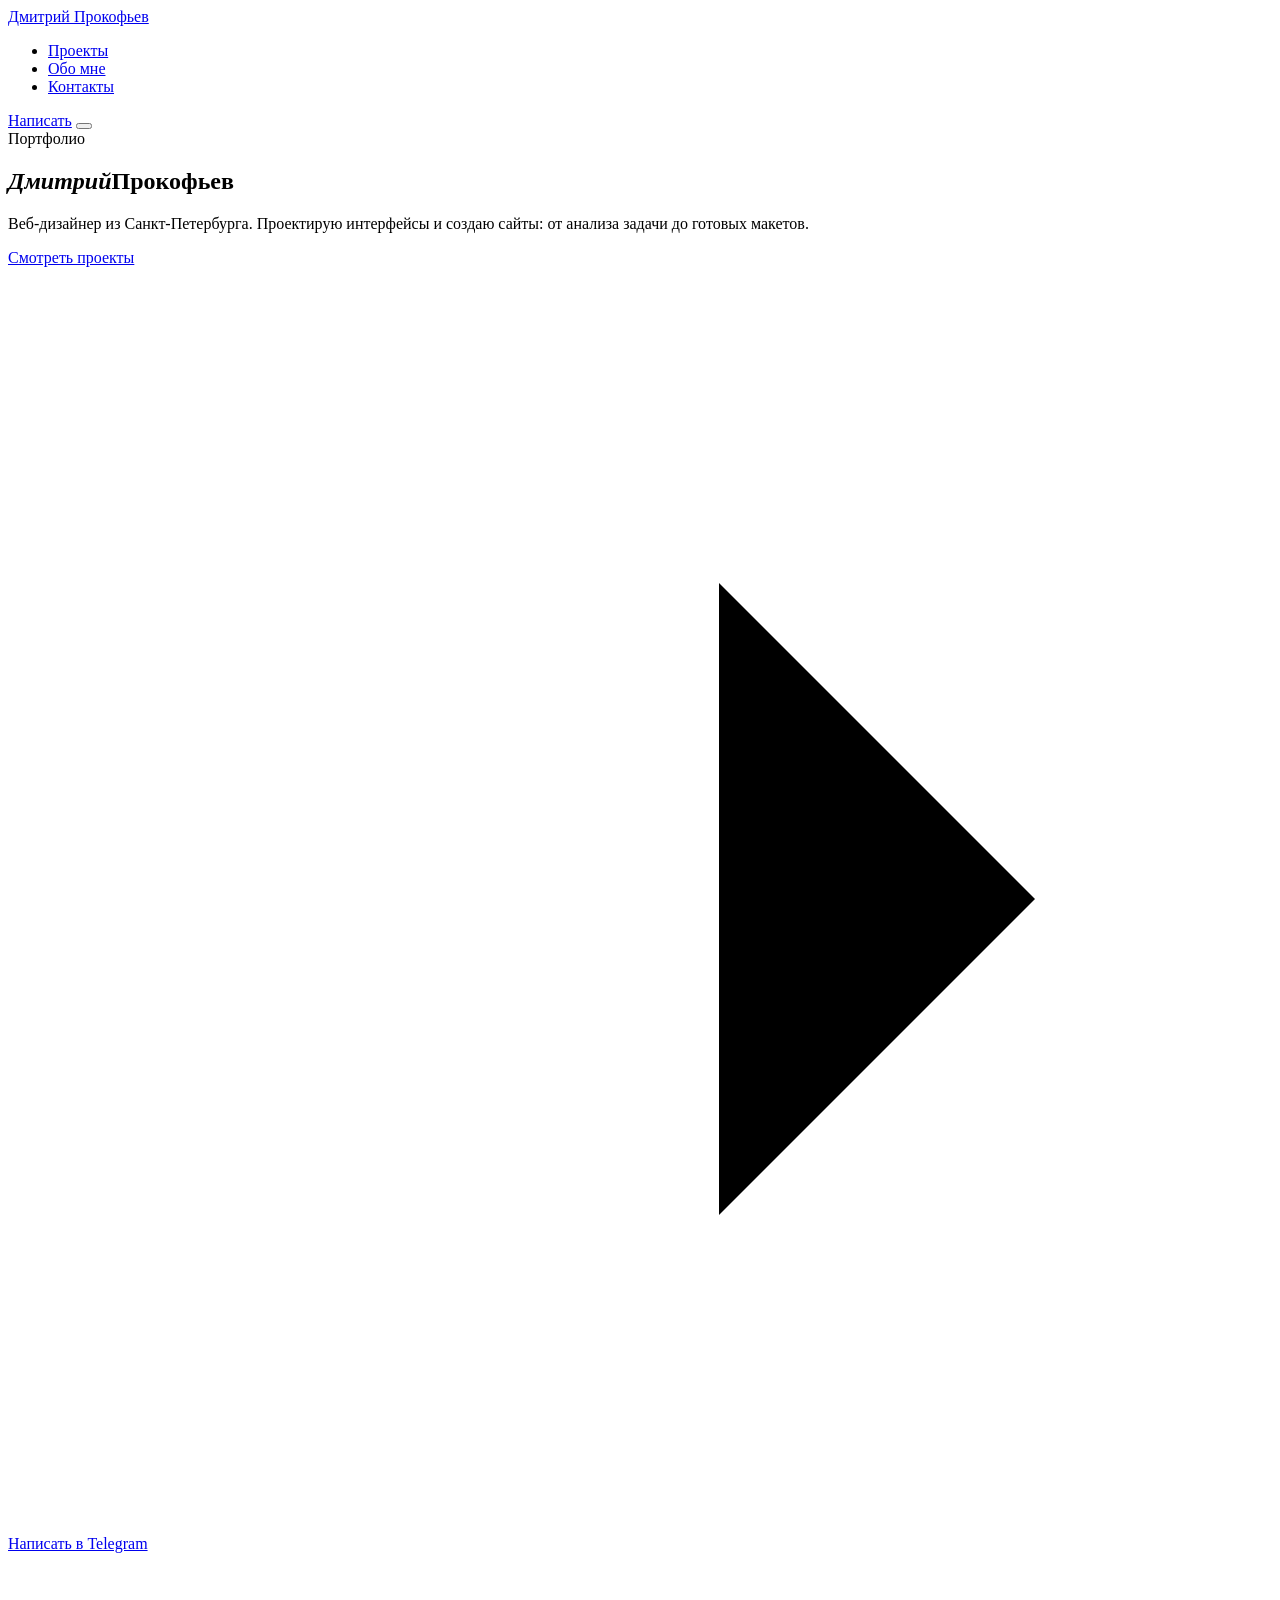
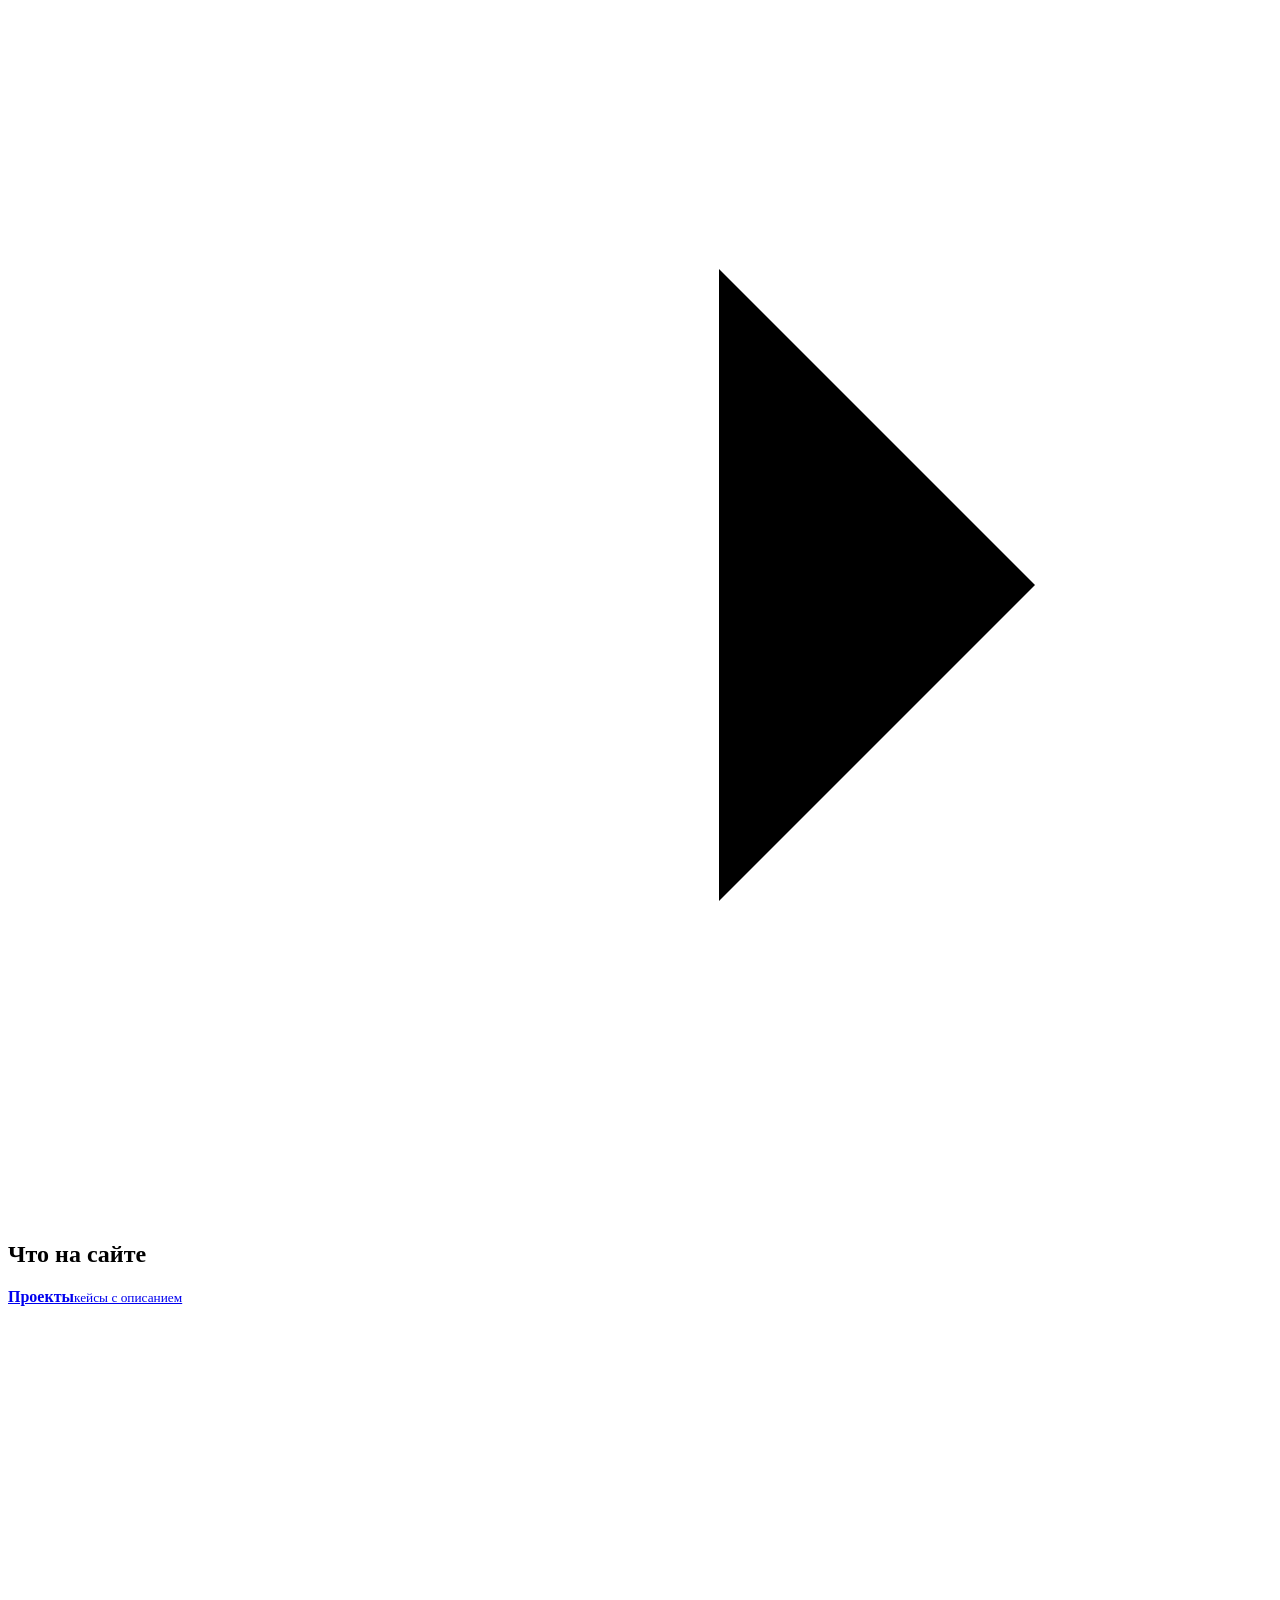
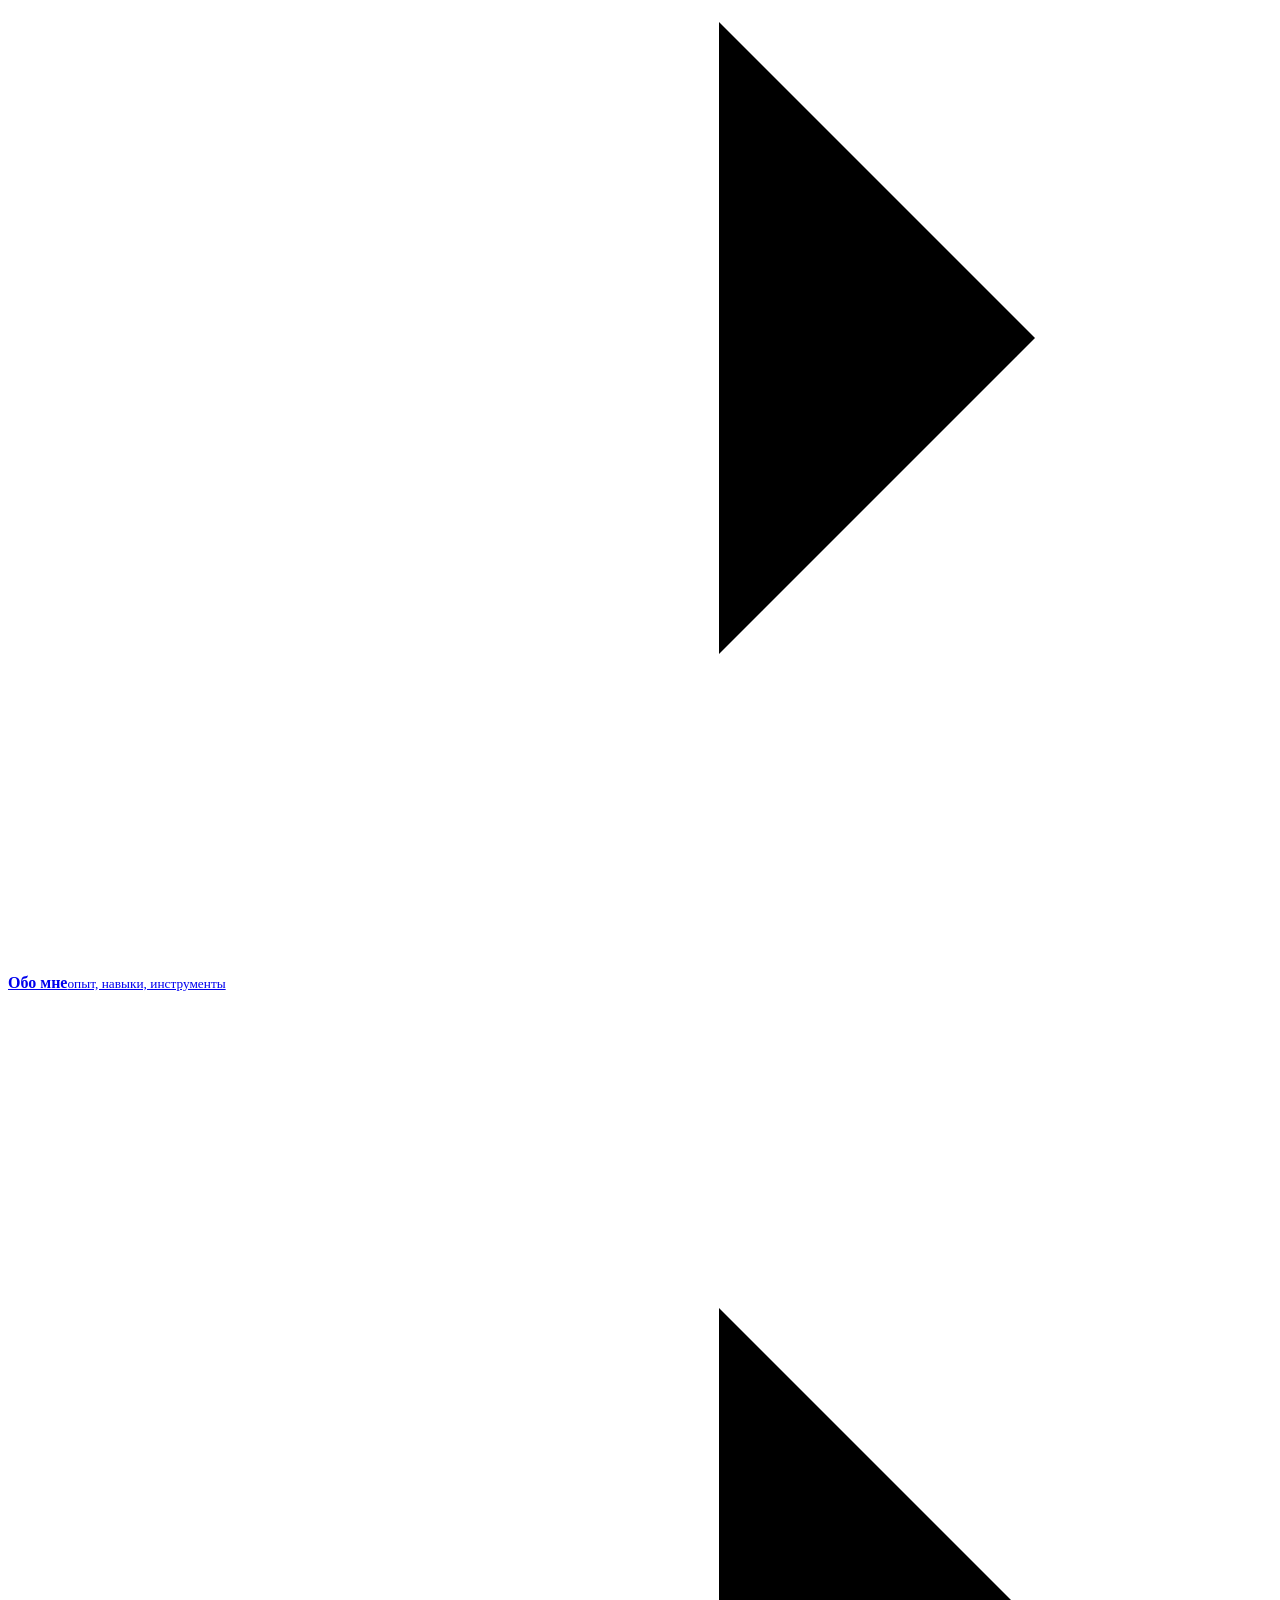
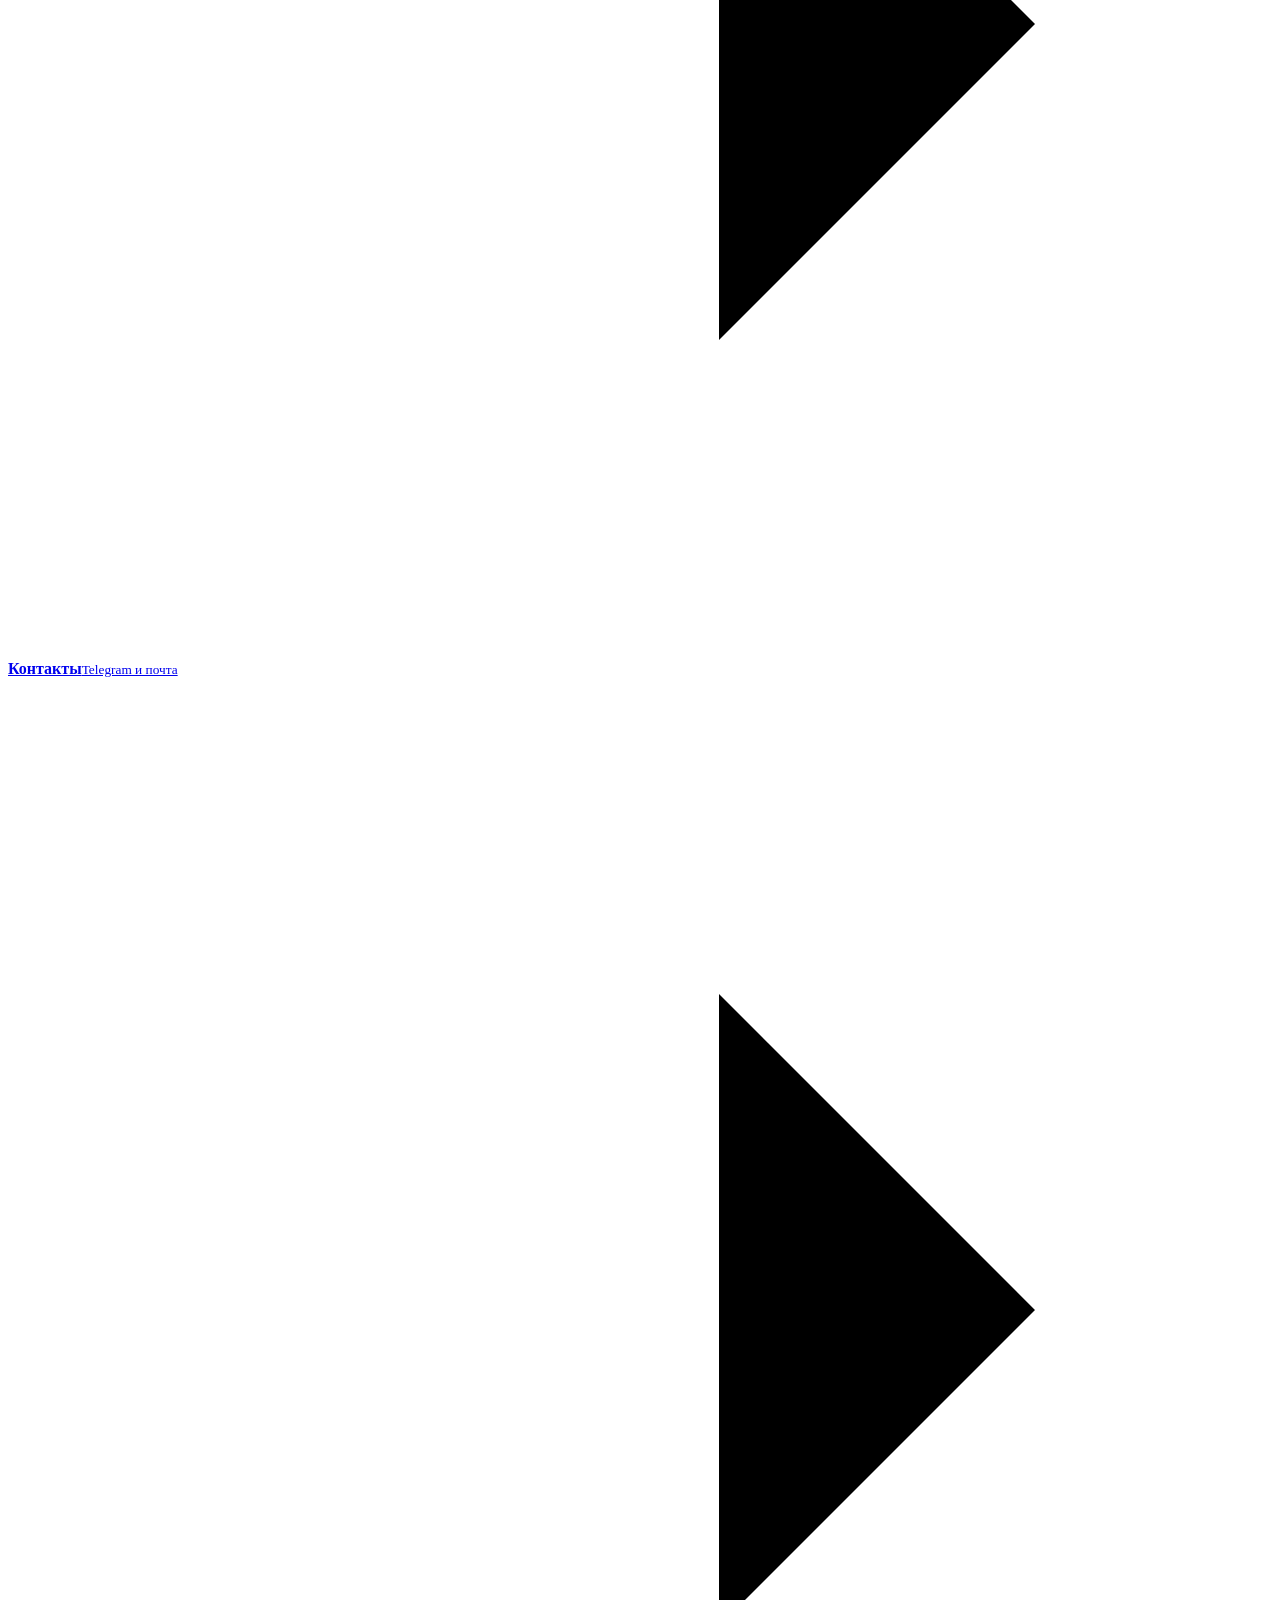
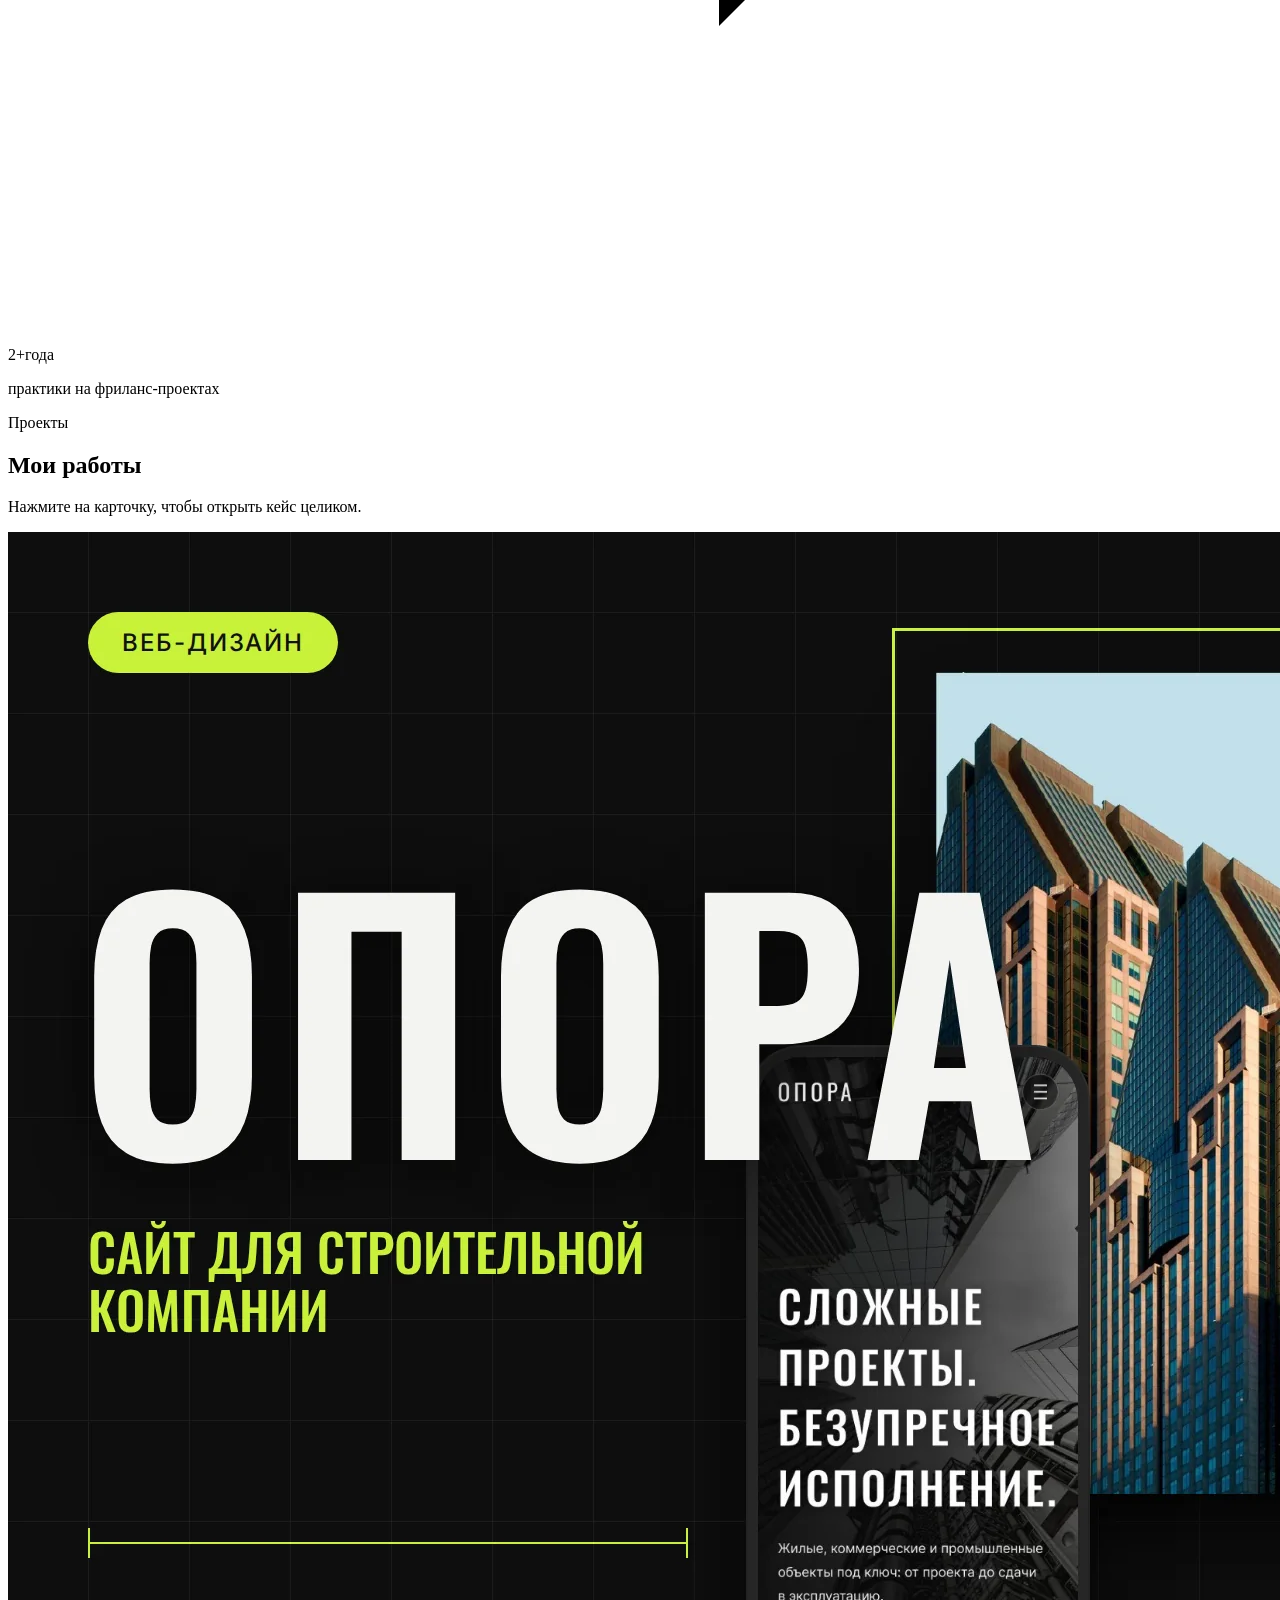
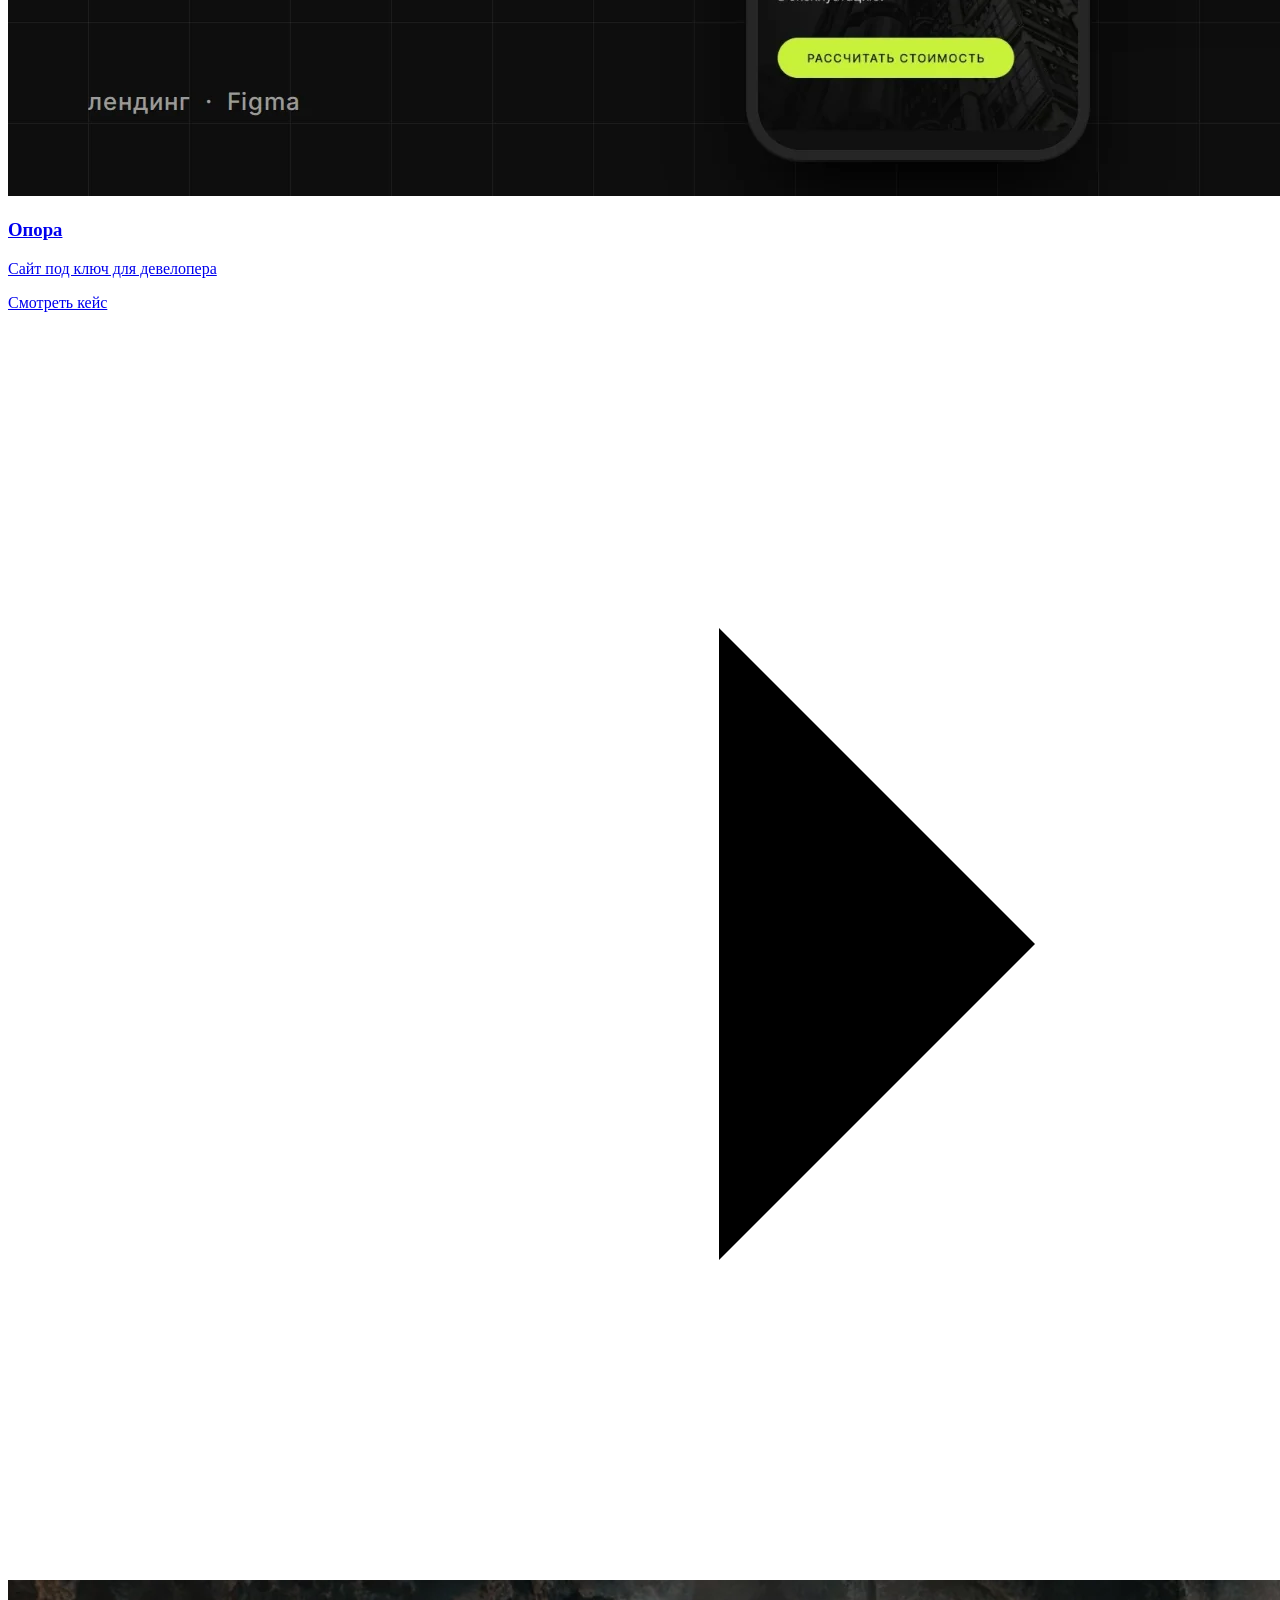
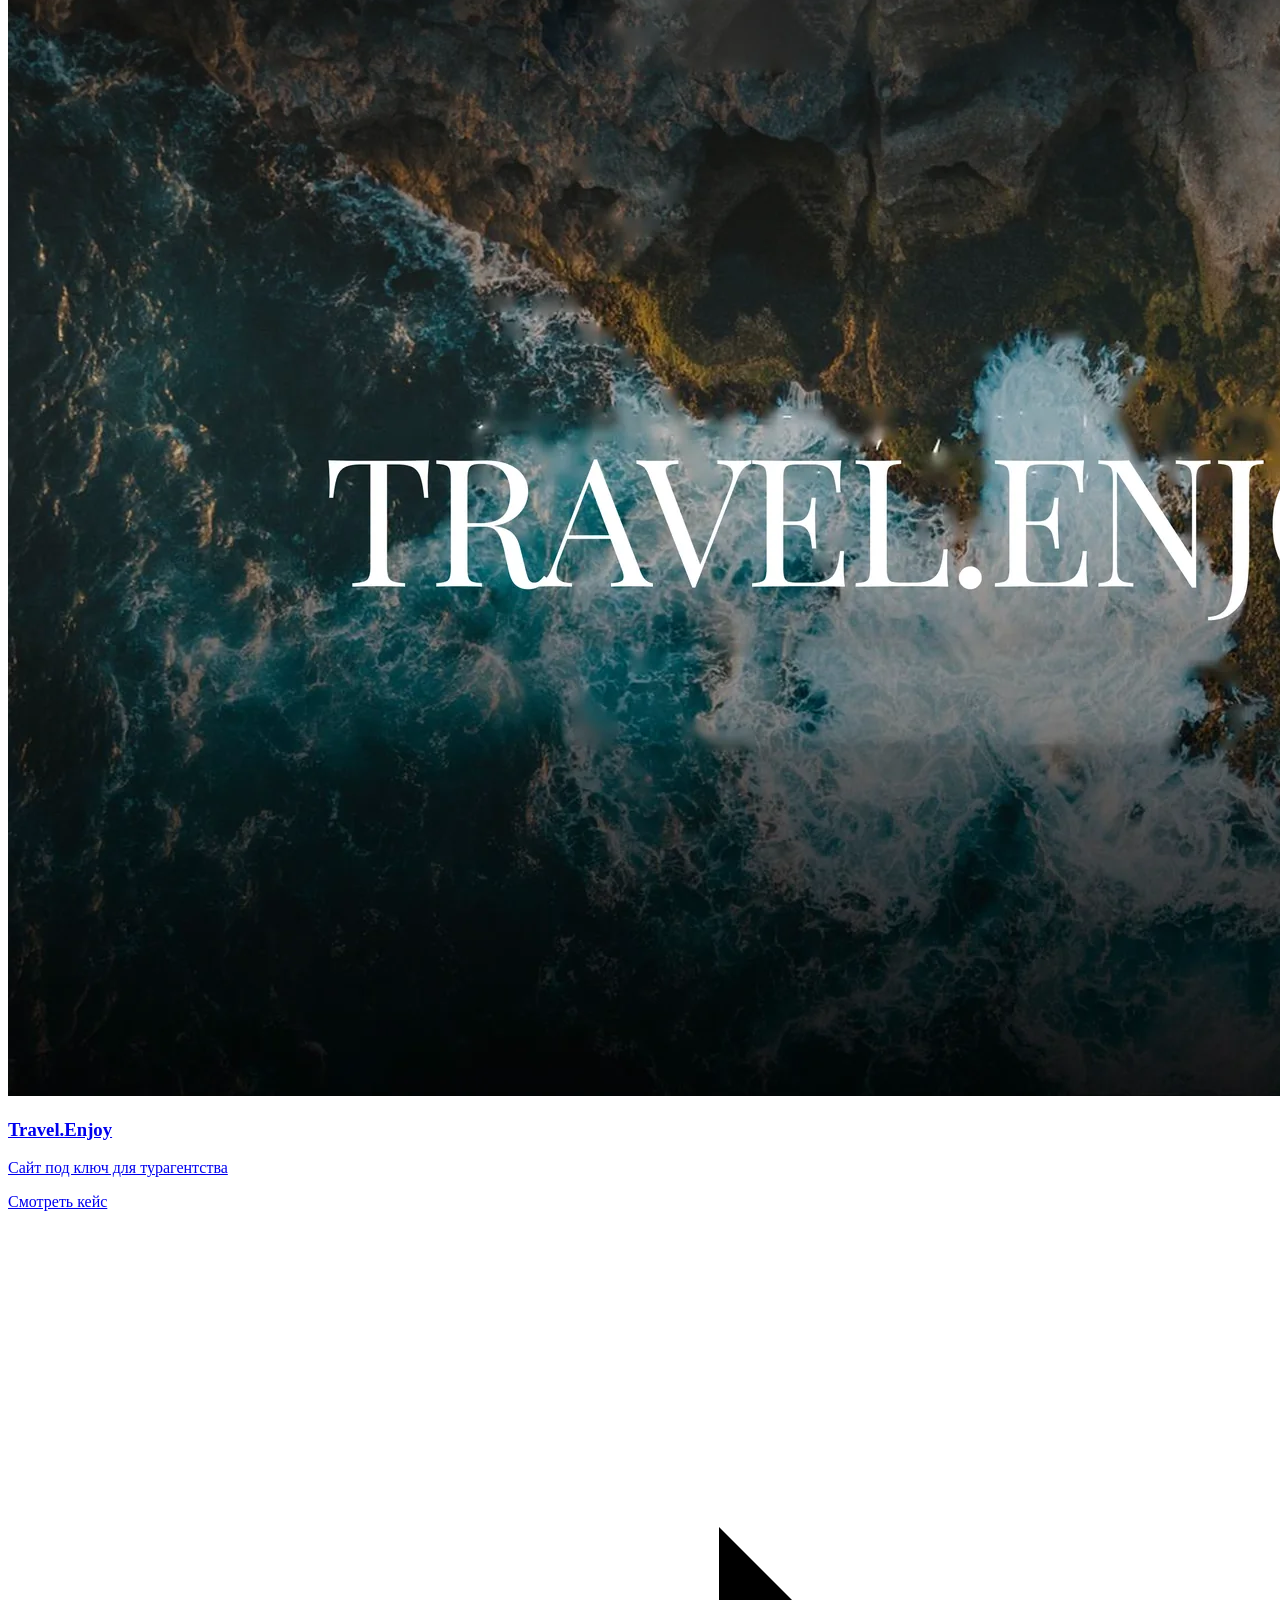
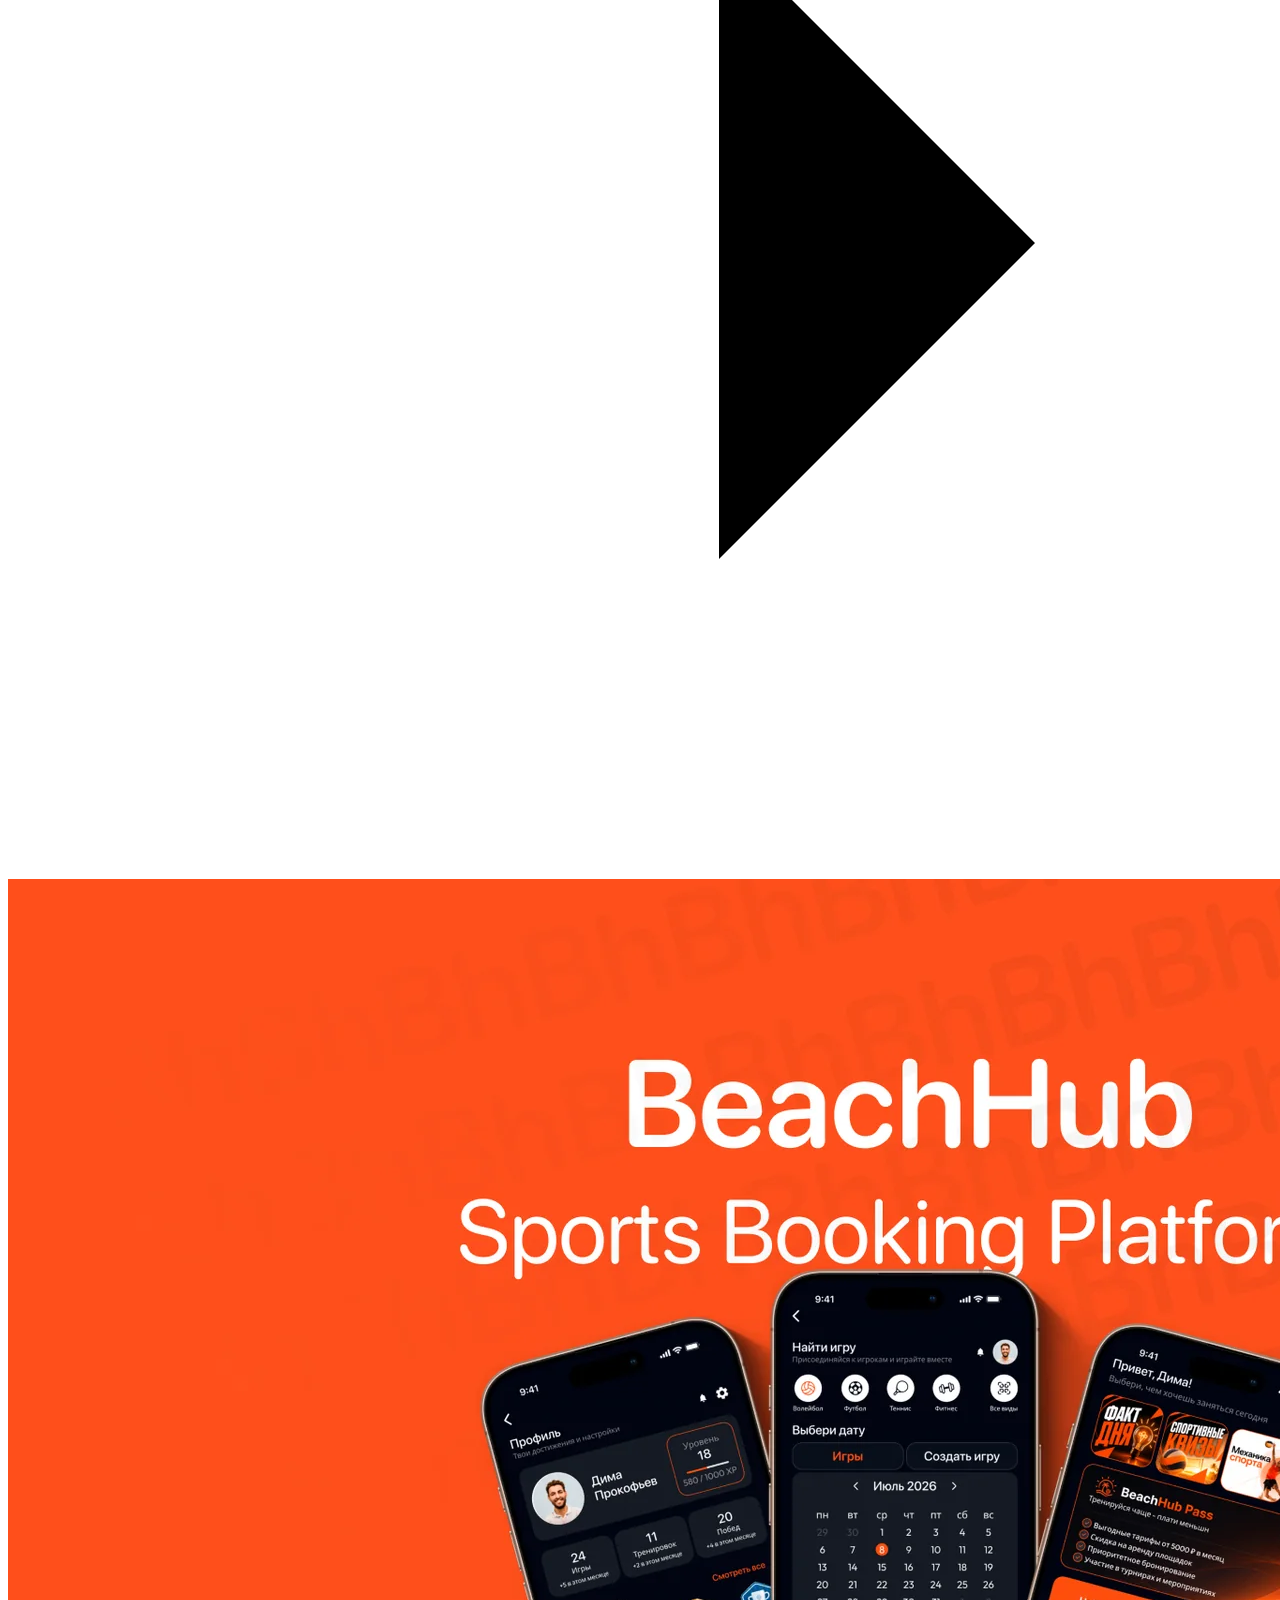
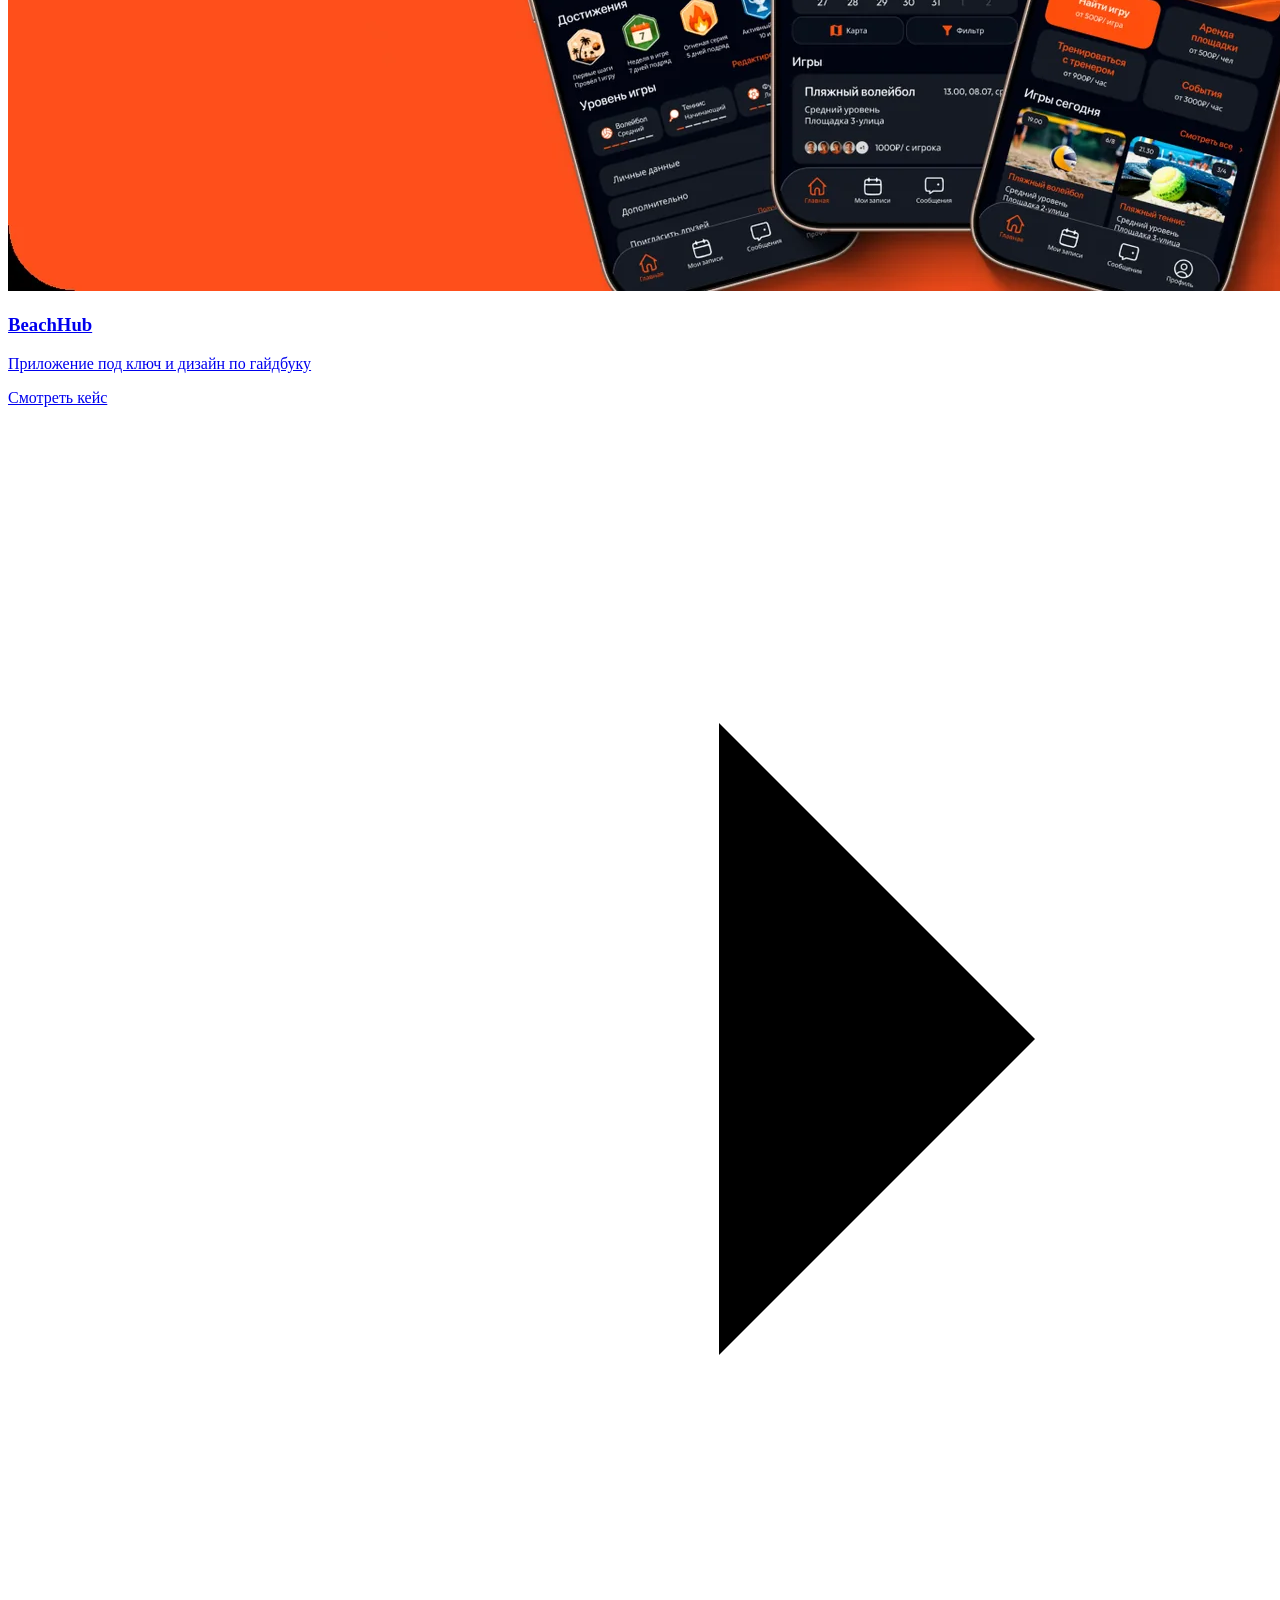
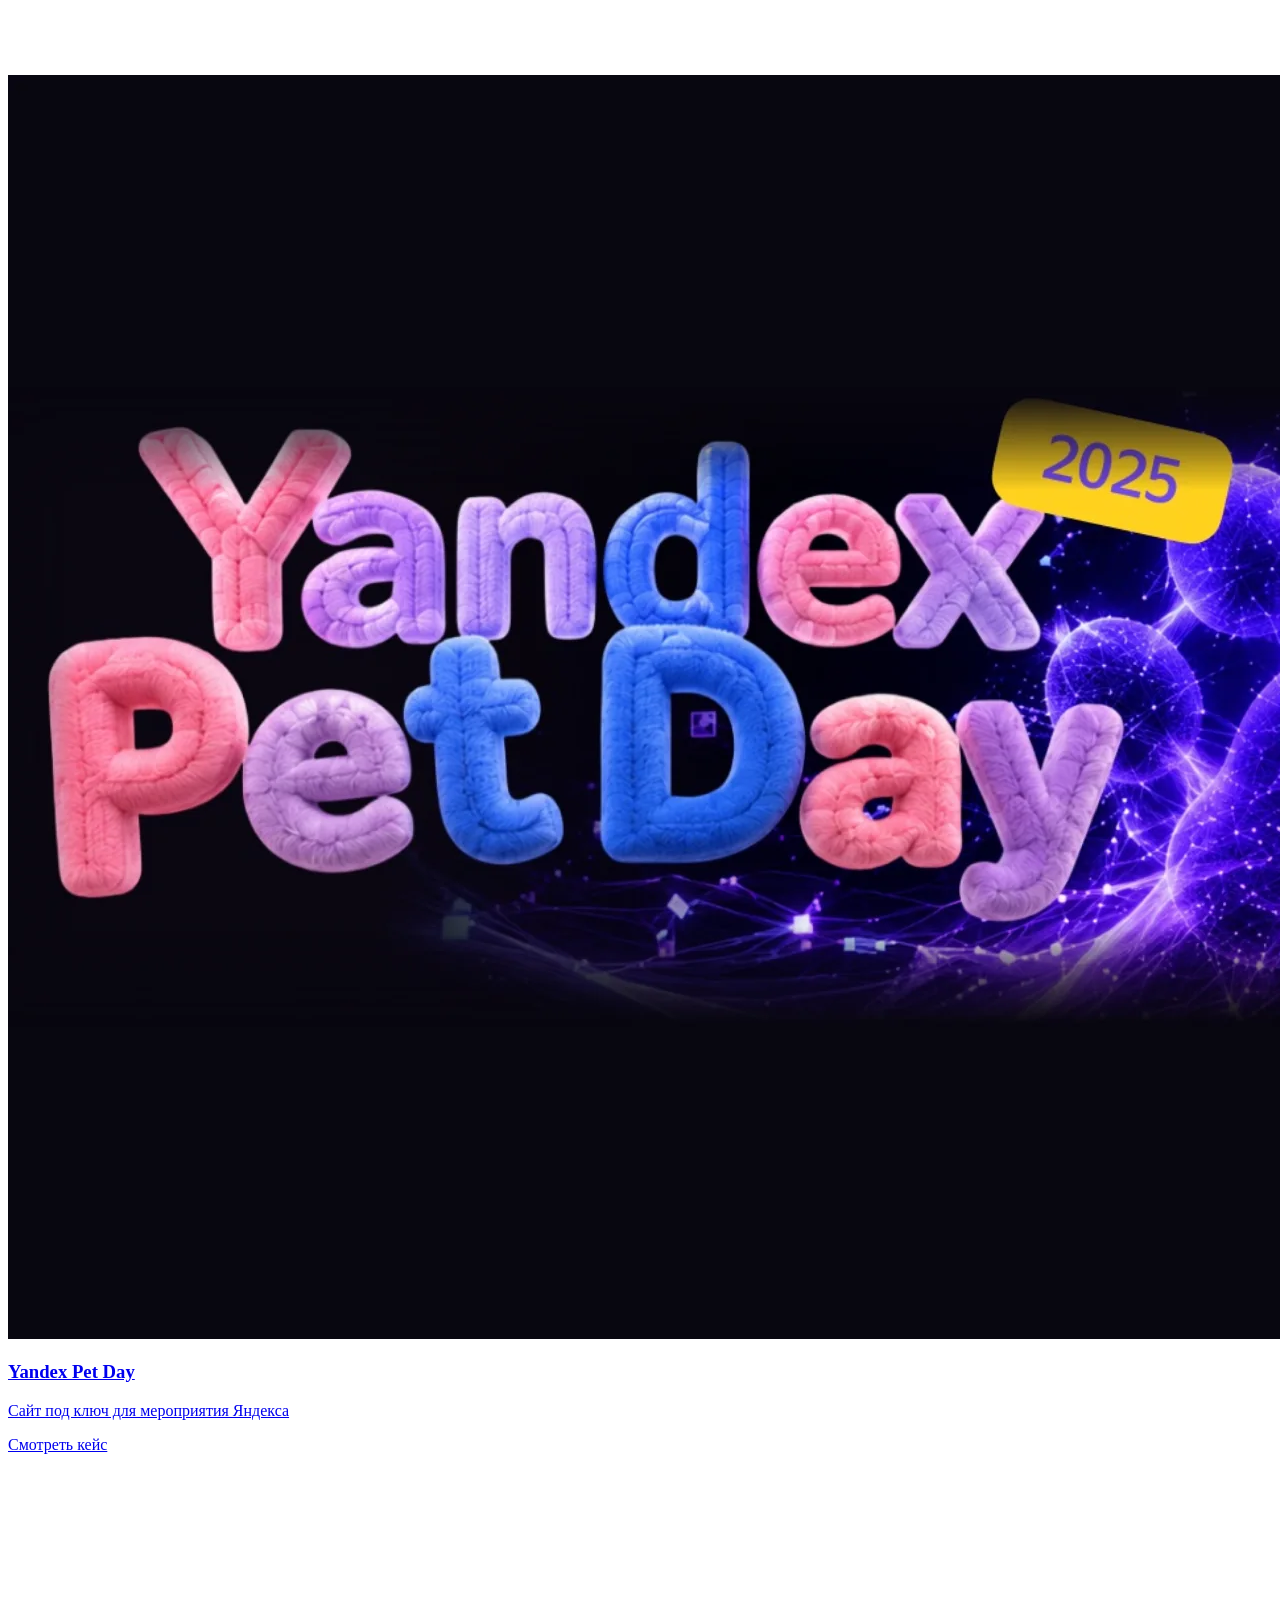
==== index.html @ 8eab657f "Add files via upload" ====
<!DOCTYPE html>
<html lang="ru">
<head>
<meta charset="utf-8">
<meta name="viewport" content="width=device-width, initial-scale=1, viewport-fit=cover">
<title>Дмитрий Прокофьев&nbsp;— веб-дизайнер из&nbsp;Санкт-Петербурга</title>
<meta name="description" content="Дмитрий Прокофьев — веб-дизайнер, UX/UI. Проекты, навыки и контакты.">
<meta name="theme-color" content="#2a4fd8">
<link rel="preconnect" href="https://fonts.googleapis.com">
<link rel="preconnect" href="https://fonts.gstatic.com" crossorigin>
<link href="https://fonts.googleapis.com/css2?family=Inter+Tight:wght@400;500;600&family=Playfair+Display:ital,wght@1,500&display=swap" rel="stylesheet">
<link rel="stylesheet" href="css/style.css">
</head>
<body>
<div class="frame">
<header class="nav">
  <a class="brand" href="#top">Дмитрий Прокофьев</a>
  <ul id="menu"><li><a href="#projects">Проекты</a></li><li><a href="#about">Обо&nbsp;мне</a></li><li><a href="#contacts">Контакты</a></li></ul>
  <a class="nav-cta" href="https://t.me/Prokof24" target="_blank" rel="noopener">Написать</a>
  <button class="burger" type="button" aria-label="Меню" aria-expanded="false" aria-controls="menu"><i></i><i></i><i></i></button>
</header>

<main class="bento">

<section class="card hero c8 r2" id="top">
  <span class="tab">Портфолио</span>
  <h1><i>Дмитрий</i>Прокофьев</h1>
  <div class="low">
    <p>Веб-дизайнер из&nbsp;Санкт-Петербурга. Проектирую интерфейсы и&nbsp;создаю сайты: от&nbsp;анализа задачи до&nbsp;готовых макетов.</p>
    <div class="btns">
      <a class="pill" href="#projects">Смотреть проекты <span class="dot"><svg viewBox="0 0 16 16" aria-hidden="true"><path d="M3 8h10M9 4l4 4-4 4"/></svg></span></a>
      <a class="pill ghost" href="https://t.me/Prokof24" target="_blank" rel="noopener">Написать в&nbsp;Telegram <span class="dot"><svg viewBox="0 0 16 16" aria-hidden="true"><path d="M3 8h10M9 4l4 4-4 4"/></svg></span></a>
    </div>
  </div>
</section>

<nav class="card toc c4" aria-label="Разделы сайта">
  <h2>Что&nbsp;на&nbsp;сайте</h2>
  <a href="#projects"><span><b>Проекты</b><small>кейсы с&nbsp;описанием</small></span><span class="go"><svg viewBox="0 0 16 16" aria-hidden="true"><path d="M3 8h10M9 4l4 4-4 4"/></svg></span></a>
  <a href="#about"><span><b>Обо&nbsp;мне</b><small>опыт, навыки, инструменты</small></span><span class="go"><svg viewBox="0 0 16 16" aria-hidden="true"><path d="M3 8h10M9 4l4 4-4 4"/></svg></span></a>
  <a href="#contacts"><span><b>Контакты</b><small>Telegram и&nbsp;почта</small></span><span class="go"><svg viewBox="0 0 16 16" aria-hidden="true"><path d="M3 8h10M9 4l4 4-4 4"/></svg></span></a>
</nav>

<div class="card accent stat m c4">
  <div class="big">2+<span class="u">года</span></div>
  <p>практики на&nbsp;фриланс-проектах</p>
</div>

<div class="sp" aria-hidden="true"></div>

<div class="card accent sechead c12" id="projects">
  <span class="tab">Проекты</span>
  <h2>Мои&nbsp;работы</h2>
  <p>Нажмите на&nbsp;карточку, чтобы открыть кейс целиком.</p>
</div>

<a class="card proj c6" href="cases/opora.html">
  <div class="shot"><img src="img/opora.webp" alt="Опора" loading="lazy"></div>
  <div class="in"><div><h3>Опора</h3><p>Сайт под&nbsp;ключ для&nbsp;девелопера</p></div><span class="pill sm">Смотреть кейс <span class="dot"><svg viewBox="0 0 16 16" aria-hidden="true"><path d="M3 8h10M9 4l4 4-4 4"/></svg></span></span></div>
</a>
<a class="card proj c6 accent" href="cases/travel-enjoy.html">
  <div class="shot"><img src="img/travel.webp" alt="Travel.Enjoy" loading="lazy"></div>
  <div class="in"><div><h3>Travel.Enjoy</h3><p>Сайт под&nbsp;ключ для&nbsp;турагентства</p></div><span class="pill sm">Смотреть кейс <span class="dot"><svg viewBox="0 0 16 16" aria-hidden="true"><path d="M3 8h10M9 4l4 4-4 4"/></svg></span></span></div>
</a>
<a class="card proj c4 " href="cases/beachhub.html">
  <div class="shot"><img src="img/beachhub.webp" alt="BeachHub" loading="lazy"></div>
  <div class="in"><div><h3>BeachHub</h3><p>Приложение под&nbsp;ключ и&nbsp;дизайн по&nbsp;гайдбуку</p></div><span class="pill sm">Смотреть кейс <span class="dot"><svg viewBox="0 0 16 16" aria-hidden="true"><path d="M3 8h10M9 4l4 4-4 4"/></svg></span></span></div>
</a>
<a class="card proj c4 " href="cases/yandex-pet-day.html">
  <div class="shot"><img src="img/yandex.webp" alt="Yandex Pet Day" loading="lazy"></div>
  <div class="in"><div><h3>Yandex Pet&nbsp;Day</h3><p>Сайт под&nbsp;ключ для&nbsp;мероприятия Яндекса</p></div><span class="pill sm">Смотреть кейс <span class="dot"><svg viewBox="0 0 16 16" aria-hidden="true"><path d="M3 8h10M9 4l4 4-4 4"/></svg></span></span></div>
</a>
<a class="card proj c4 accent" href="cases/zhk-legenda.html">
  <div class="shot"><img src="img/zhk.webp" alt="ЖК Легенда" loading="lazy"></div>
  <div class="in"><div><h3>ЖК&nbsp;Легенда</h3><p>Сайт под&nbsp;ключ для&nbsp;строительной компании</p></div><span class="pill sm">Смотреть кейс <span class="dot"><svg viewBox="0 0 16 16" aria-hidden="true"><path d="M3 8h10M9 4l4 4-4 4"/></svg></span></span></div>
</a>
<a class="card proj c6 accent" href="cases/calm.html">
  <div class="shot"><img src="img/Clam.webp" alt="Clam" loading="lazy"></div>
  <div class="in"><div><h3>Clam</h3><p>Сайт под&nbsp;ключ для&nbsp;студии йоги</p></div><span class="pill sm">Смотреть кейс <span class="dot"><svg viewBox="0 0 16 16" aria-hidden="true"><path d="M3 8h10M9 4l4 4-4 4"/></svg></span></span></div>
</a>
<a class="card proj c6" href="cases/nexus.html">
  <div class="shot"><img src="img/nexus.webp" alt="Nexus" loading="lazy"></div>
  <div class="in"><div><h3>Nexus</h3><p>Сайт под&nbsp;ключ для&nbsp;подключения зарубежных карт</p></div><span class="pill sm">Смотреть кейс <span class="dot"><svg viewBox="0 0 16 16" aria-hidden="true"><path d="M3 8h10M9 4l4 4-4 4"/></svg></span></span></div>
</a>

<div class="sp" aria-hidden="true"></div>

<section class="card about c8" id="about">
  <span class="tab">Обо&nbsp;мне</span>
  <h2>Привет, я&nbsp;<i>Дмитрий</i></h2>
  <div class="lead">
    <h3>Профессиональный профиль</h3>
    <p>Веб-дизайнер с&nbsp;фокусом на&nbsp;UX/UI, проектирование интерфейсов и&nbsp;создание сайтов. Последние 2&nbsp;года разрабатываю фриланс-проекты: от&nbsp;анализа задачи, структуры и&nbsp;прототипирования до&nbsp;визуального дизайна и&nbsp;подготовки макетов.</p>
    <p>Сильная сторона&nbsp;— продуктово-аналитический бэкграунд. Умею связывать визуальное решение с&nbsp;бизнес-целями, пользовательскими сценариями, конверсией, ограничениями разработки и&nbsp;ожиданиями стейкхолдеров.</p>
  </div>
  <h3 class="flow-h">Как&nbsp;строится работа над&nbsp;проектом</h3>
  <ol class="flow"><li><span>1</span>Анализ задачи</li><li><span>2</span>Структура</li><li><span>3</span>Прототипирование</li><li><span>4</span>Визуальный дизайн</li><li><span>5</span>Подготовка макетов</li></ol>
</section>

<figure class="card ava c4" style="margin:0">
  <span class="ini" aria-hidden="true">ДП</span>
  <!-- ЗАМЕНИТЬ: положите свою фотографию в img/dmitry.webp и раскомментируйте строку ниже -->
  <!-- <img src="img/dmitry.webp" alt="Дмитрий Прокофьев"> -->
  <small>Дмитрий Прокофьев, Санкт-Петербург</small>
</figure>

<section class="card skills c7">
  <span class="tab">Навыки</span>
  <h2>Дизайн и&nbsp;UX/UI</h2>
  <ul class="chips"><li class="chip">веб-дизайн</li><li class="chip">UX/UI&nbsp;design</li><li class="chip">дизайн сайтов</li><li class="chip">лендинги</li><li class="chip">адаптивный дизайн</li><li class="chip">прототипирование</li><li class="chip">wireframes</li><li class="chip">user flow</li><li class="chip">пользовательские сценарии</li><li class="chip">информационная архитектура</li><li class="chip">визуальная композиция</li><li class="chip">типографика</li><li class="chip">UI&nbsp;kit</li><li class="chip">подготовка макетов к&nbsp;передаче в&nbsp;разработку</li></ul>
</section>

<section class="card accent skills c5">
  <span class="tab">Навыки</span>
  <h2>Инструменты</h2>
  <ul class="chips"><li class="chip">Figma</li><li class="chip">Adobe Photoshop</li><li class="chip">Adobe Illustrator</li><li class="chip">Adobe After Effects</li><li class="chip">Adobe InDesign</li><li class="chip">MS&nbsp;PowerPoint</li><li class="chip">MS&nbsp;Excel</li></ul>
  <p class="sub">LLM</p>
  <ul class="chips"><li class="chip">ChatGPT</li><li class="chip">Gemini</li><li class="chip">Recraft</li><li class="chip">Claude</li></ul>
</section>

<section class="card skills c6">
  <span class="tab">Навыки</span>
  <h2>Продукт и&nbsp;аналитика</h2>
  <ul class="chips"><li class="chip">анализ ЦА&nbsp;и&nbsp;конкурентов</li><li class="chip">сбор и&nbsp;структурирование требований</li><li class="chip">работа с&nbsp;обратной связью</li><li class="chip">продуктовая логика</li><li class="chip">бизнес-метрики</li><li class="chip">презентация решений стейкхолдерам</li></ul>
</section>

<div class="card accent stat s c3 sm">
  <div class="big">3+<span class="u">лет</span></div>
  <p>продуктовой аналитики</p>
</div>

<div class="card stat s c3 sm">
  <div class="big">11</div>
  <p>инструментов в&nbsp;работе, включая нейросети</p>
</div>

<div class="sp" aria-hidden="true"></div>

<section class="card accent cont c7" id="contacts">
  <span class="tab">Контакты</span>
  <h2>Давайте <i>познакомимся</i></h2>
  <p>Увидели моё&nbsp;портфолио и&nbsp;хотите обсудить вакансию или&nbsp;проект? Напишите мне&nbsp;или&nbsp;скачайте <span class="rz">резюме</span>.</p>
</section>

<div class="card links c5">
  <!-- Резюме: положите файл resume.pdf рядом с index.html (в корень сайта) -->
  <a class="lnk" href="https://t.me/Prokof24" target="_blank" rel="noopener"><span>Telegram<small>@Prokof24</small></span> <span class="go"><svg viewBox="0 0 16 16" aria-hidden="true"><path d="M3 8h10M9 4l4 4-4 4"/></svg></span></a>
  <button class="lnk" type="button" data-copy="Prokof24@mail.ru"><span>Почта<small>Prokof24@mail.ru</small><small class="hint" data-s>Нажмите, чтобы скопировать</small></span> <span class="go"><svg viewBox="0 0 16 16" aria-hidden="true"><rect x="5" y="5" width="8" height="8" rx="1.5"/><path d="M3 10.5V4a1 1 0 0 1 1-1h6.5"/></svg></span></button>
  <a class="lnk" href="resume.pdf" download="Прокофьев_Дмитрий_резюме.pdf"><span><span class="rz">Резюме</span><small>Скачать PDF</small></span> <span class="go"><svg viewBox="0 0 16 16" aria-hidden="true"><path d="M8 2v9M4 7l4 4 4-4M3 14h10"/></svg></span></a>
</div>

<footer class="foot">
  <span><b>Дмитрий Прокофьев</b>, веб-дизайнер</span>
  <span>© 2026</span>
</footer>

</main>
</div>
<script src="js/main.js" defer></script>
</body>
</html>
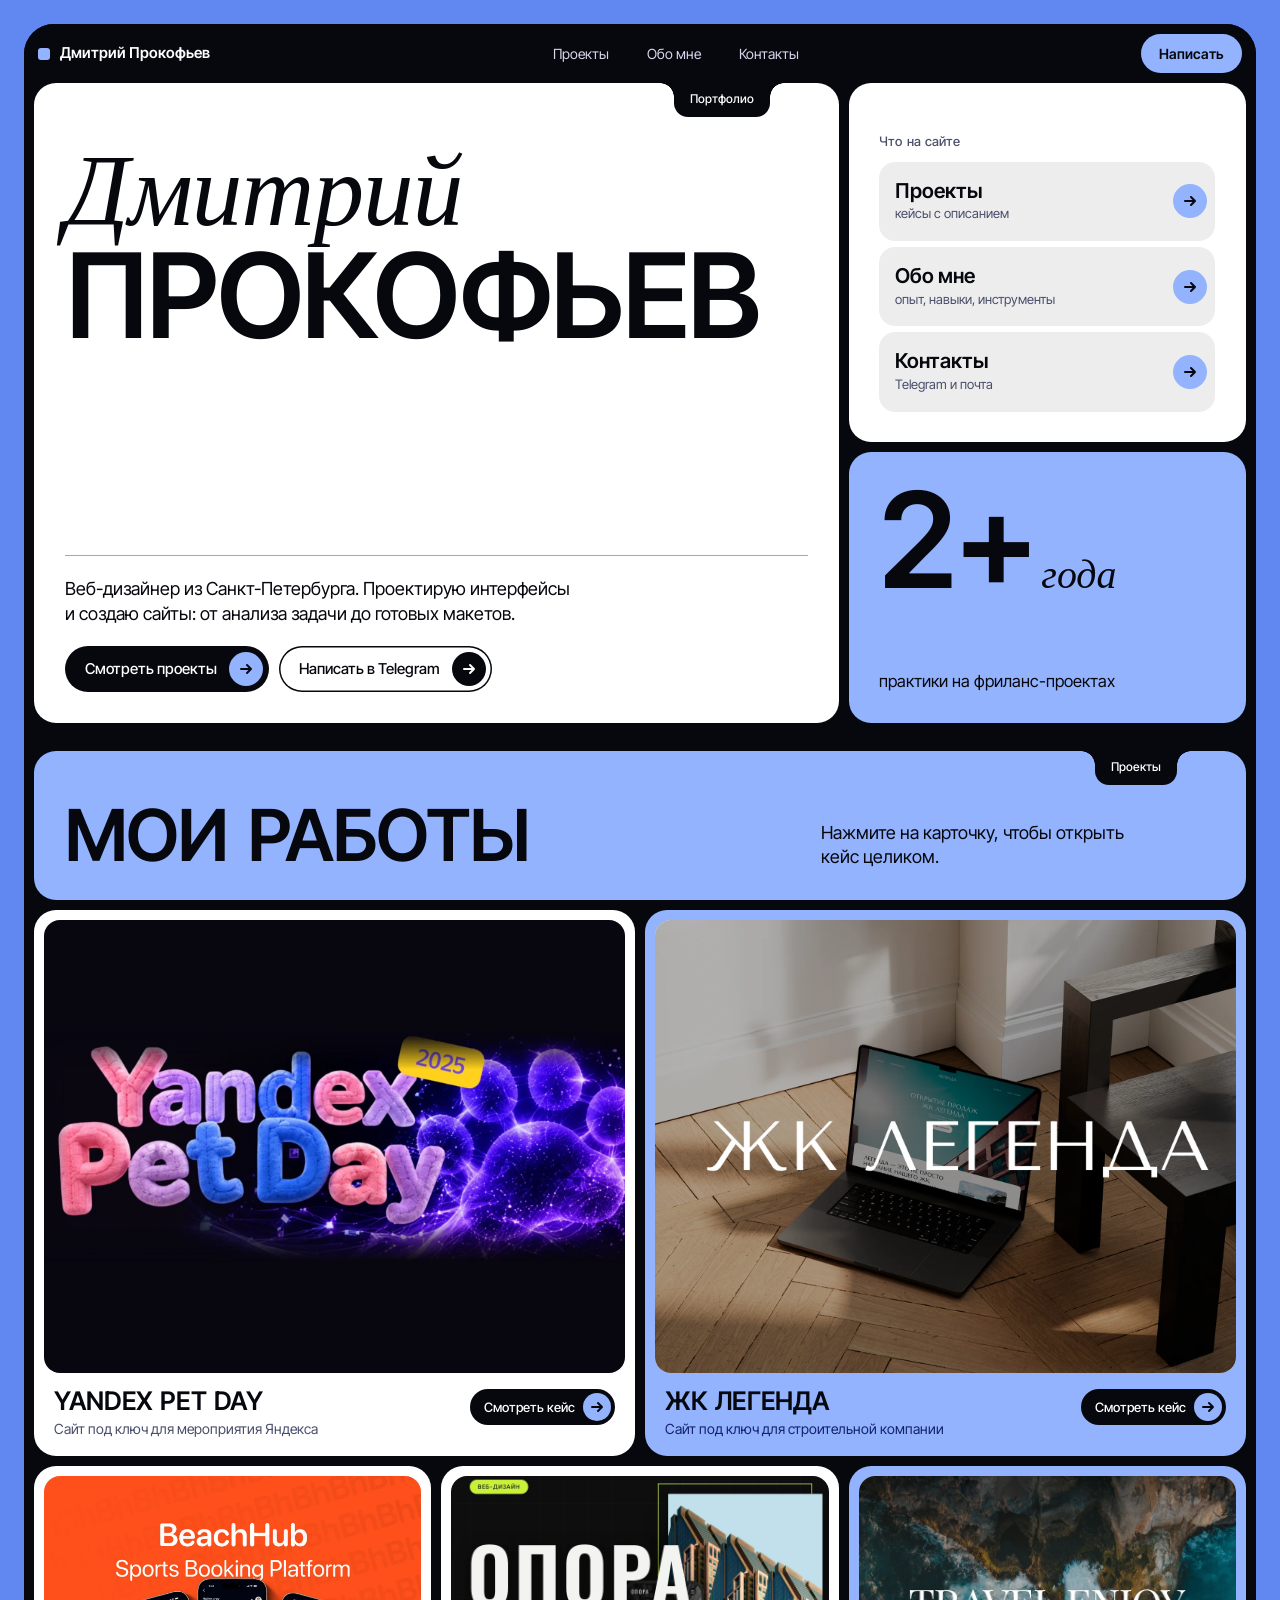
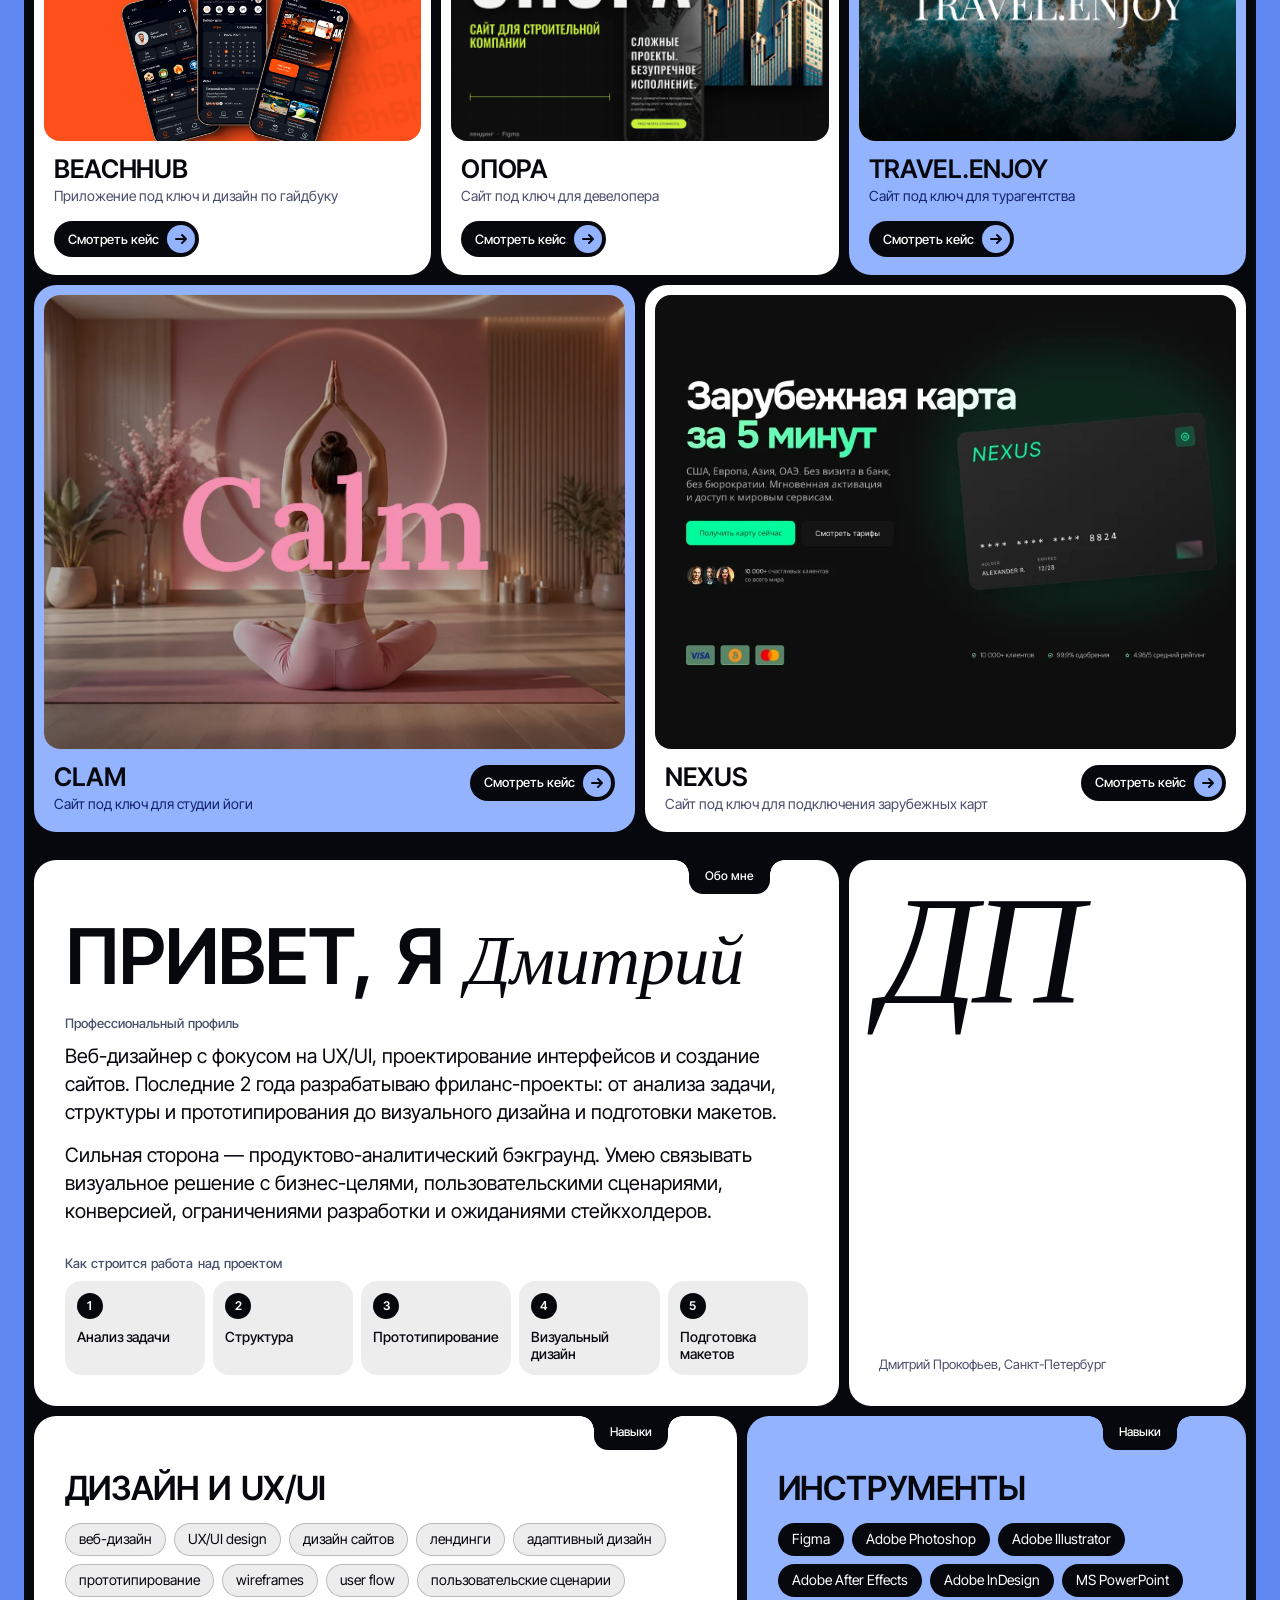
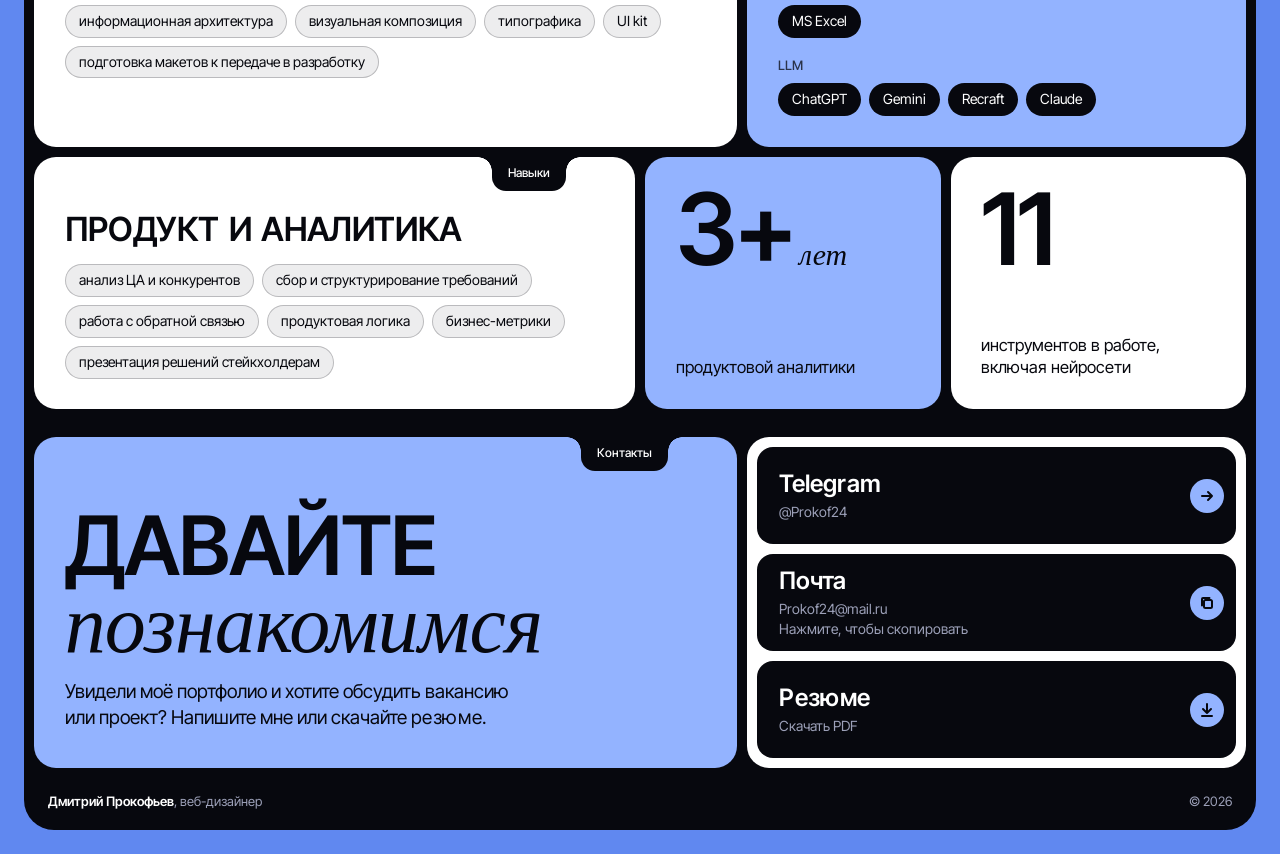
==== commit faf8c6c1: "Add files via upload" ====
--- a/index.html
+++ b/index.html
@@ -5,7 +5,7 @@
 <meta name="viewport" content="width=device-width, initial-scale=1, viewport-fit=cover">
 <title>Дмитрий Прокофьев&nbsp;— веб-дизайнер из&nbsp;Санкт-Петербурга</title>
 <meta name="description" content="Дмитрий Прокофьев — веб-дизайнер, UX/UI. Проекты, навыки и контакты.">
-<meta name="theme-color" content="#2a4fd8">
+<meta name="theme-color" content="#6088f0">
 <link rel="preconnect" href="https://fonts.googleapis.com">
 <link rel="preconnect" href="https://fonts.gstatic.com" crossorigin>
 <link href="https://fonts.googleapis.com/css2?family=Inter+Tight:wght@400;500;600&family=Playfair+Display:ital,wght@1,500&display=swap" rel="stylesheet">
@@ -54,25 +54,25 @@
   <p>Нажмите на&nbsp;карточку, чтобы открыть кейс целиком.</p>
 </div>
 
-<a class="card proj c6" href="cases/opora.html">
+<a class="card proj c6" href="cases/yandex-pet-day.html">
+  <div class="shot"><img src="img/yandex.webp" alt="Yandex Pet Day" loading="lazy"></div>
+  <div class="in"><div><h3>Yandex Pet&nbsp;Day</h3><p>Сайт под&nbsp;ключ для&nbsp;мероприятия Яндекса</p></div><span class="pill sm">Смотреть кейс <span class="dot"><svg viewBox="0 0 16 16" aria-hidden="true"><path d="M3 8h10M9 4l4 4-4 4"/></svg></span></span></div>
+</a>
+<a class="card proj c6 accent" href="cases/zhk-legenda.html">
+  <div class="shot"><img src="img/zhk.webp" alt="ЖК Легенда" loading="lazy"></div>
+  <div class="in"><div><h3>ЖК&nbsp;Легенда</h3><p>Сайт под&nbsp;ключ для&nbsp;строительной компании</p></div><span class="pill sm">Смотреть кейс <span class="dot"><svg viewBox="0 0 16 16" aria-hidden="true"><path d="M3 8h10M9 4l4 4-4 4"/></svg></span></span></div>
+</a>
+<a class="card proj c4" href="cases/beachhub.html">
+  <div class="shot"><img src="img/beachhub.webp" alt="BeachHub" loading="lazy"></div>
+  <div class="in"><div><h3>BeachHub</h3><p>Приложение под&nbsp;ключ и&nbsp;дизайн по&nbsp;гайдбуку</p></div><span class="pill sm">Смотреть кейс <span class="dot"><svg viewBox="0 0 16 16" aria-hidden="true"><path d="M3 8h10M9 4l4 4-4 4"/></svg></span></span></div>
+</a>
+<a class="card proj c4" href="cases/opora.html">
   <div class="shot"><img src="img/opora.webp" alt="Опора" loading="lazy"></div>
   <div class="in"><div><h3>Опора</h3><p>Сайт под&nbsp;ключ для&nbsp;девелопера</p></div><span class="pill sm">Смотреть кейс <span class="dot"><svg viewBox="0 0 16 16" aria-hidden="true"><path d="M3 8h10M9 4l4 4-4 4"/></svg></span></span></div>
 </a>
-<a class="card proj c6 accent" href="cases/travel-enjoy.html">
+<a class="card proj c4 accent" href="cases/travel-enjoy.html">
   <div class="shot"><img src="img/travel.webp" alt="Travel.Enjoy" loading="lazy"></div>
   <div class="in"><div><h3>Travel.Enjoy</h3><p>Сайт под&nbsp;ключ для&nbsp;турагентства</p></div><span class="pill sm">Смотреть кейс <span class="dot"><svg viewBox="0 0 16 16" aria-hidden="true"><path d="M3 8h10M9 4l4 4-4 4"/></svg></span></span></div>
-</a>
-<a class="card proj c4 " href="cases/beachhub.html">
-  <div class="shot"><img src="img/beachhub.webp" alt="BeachHub" loading="lazy"></div>
-  <div class="in"><div><h3>BeachHub</h3><p>Приложение под&nbsp;ключ и&nbsp;дизайн по&nbsp;гайдбуку</p></div><span class="pill sm">Смотреть кейс <span class="dot"><svg viewBox="0 0 16 16" aria-hidden="true"><path d="M3 8h10M9 4l4 4-4 4"/></svg></span></span></div>
-</a>
-<a class="card proj c4 " href="cases/yandex-pet-day.html">
-  <div class="shot"><img src="img/yandex.webp" alt="Yandex Pet Day" loading="lazy"></div>
-  <div class="in"><div><h3>Yandex Pet&nbsp;Day</h3><p>Сайт под&nbsp;ключ для&nbsp;мероприятия Яндекса</p></div><span class="pill sm">Смотреть кейс <span class="dot"><svg viewBox="0 0 16 16" aria-hidden="true"><path d="M3 8h10M9 4l4 4-4 4"/></svg></span></span></div>
-</a>
-<a class="card proj c4 accent" href="cases/zhk-legenda.html">
-  <div class="shot"><img src="img/zhk.webp" alt="ЖК Легенда" loading="lazy"></div>
-  <div class="in"><div><h3>ЖК&nbsp;Легенда</h3><p>Сайт под&nbsp;ключ для&nbsp;строительной компании</p></div><span class="pill sm">Смотреть кейс <span class="dot"><svg viewBox="0 0 16 16" aria-hidden="true"><path d="M3 8h10M9 4l4 4-4 4"/></svg></span></span></div>
 </a>
 <a class="card proj c6 accent" href="cases/calm.html">
   <div class="shot"><img src="img/Clam.webp" alt="Clam" loading="lazy"></div>
--- a/css/style.css
+++ b/css/style.css
@@ -0,0 +1,339 @@
+/* Палитра: структура референса (Behance), цвета переведены в синий */
+:root{
+  --bg:#6088f0;      /* фон страницы: темнее акцентных карточек */
+  --cream:#ffffff;   /* основные карточки */
+  --accent:#93b3ff;  /* акцентные карточки */
+  --black:#07080e;   /* рамка и вкладки */
+  --ink:#07080e;
+  --mute:#4a4f6b;
+  --r-frame:30px;--r-card:22px;--r-in:16px;--gap:10px;
+  --pad:clamp(10px,2vw,24px);
+  --fs:'Inter Tight','Helvetica Neue',Arial,sans-serif;
+  --fi:'Playfair Display','Times New Roman',serif;
+  box-sizing:border-box;
+}
+*,*::before,*::after{box-sizing:inherit}
+html{scroll-behavior:smooth;scroll-padding-top:84px}
+body{margin:0;background:var(--bg);color:var(--ink);font:400 16px/1.5 var(--fs);-webkit-font-smoothing:antialiased;overflow-x:hidden;
+  padding:var(--pad) var(--pad) calc(var(--pad) + env(safe-area-inset-bottom,0px));padding-top:calc(var(--pad) + env(safe-area-inset-top,0px))}
+a{color:inherit;text-decoration:none}
+img{display:block;max-width:100%}
+:focus-visible{outline:3px solid #fff;outline-offset:3px}
+.card :focus-visible,.pill:focus-visible{outline-color:var(--black)}
+h1,h2,h3,p{margin:0}
+h1,h2,h3{font-weight:600;text-transform:uppercase;letter-spacing:-.012em;word-spacing:.1em;line-height:.94}
+i,em{font-family:var(--fi);font-style:italic;font-weight:500;text-transform:none;letter-spacing:-.01em}
+
+/* рамка */
+.frame{max-width:1360px;margin:0 auto;background:var(--black);border-radius:var(--r-frame);padding:var(--gap);color:#fff}
+
+/* шапка */
+.nav{position:sticky;top:0;z-index:20;display:flex;align-items:center;justify-content:space-between;gap:16px;
+  padding:10px 14px;margin:-10px -10px 0;background:var(--black);border-radius:var(--r-frame) var(--r-frame) 0 0}
+.brand{display:flex;align-items:center;gap:10px;font-weight:600;font-size:15px;letter-spacing:0}
+.brand::before{content:"";width:12px;height:12px;background:var(--accent);border-radius:3px}
+.nav ul{display:flex;gap:6px;list-style:none;margin:0;padding:0}
+.nav ul a{display:block;padding:8px 16px;border-radius:99px;font-size:14px;color:#d3d7ea;transition:background .2s,color .2s}
+.nav ul a:hover{background:var(--accent);color:var(--ink)}
+.nav .where{font-size:13px;color:#9ca0b8}
+.burger{display:none;width:44px;height:44px;border:0;border-radius:99px;background:var(--accent);cursor:pointer;padding:0;flex-direction:column;align-items:center;justify-content:center;gap:5px}
+.burger i{display:block;width:18px;height:2px;background:var(--ink);border-radius:2px;transition:transform .25s,opacity .2s}
+.nav.open .burger i:nth-child(1){transform:translateY(7px) rotate(45deg)}
+.nav.open .burger i:nth-child(2){opacity:0}
+.nav.open .burger i:nth-child(3){transform:translateY(-7px) rotate(-45deg)}
+
+/* бенто-сетка */
+.bento{display:grid;grid-template-columns:repeat(12,1fr);gap:var(--gap);grid-auto-flow:dense}
+.card{position:relative;background:var(--cream);color:var(--ink);border-radius:var(--r-card);padding:clamp(20px,2.4vw,34px);display:flex;flex-direction:column;min-width:0;overflow:hidden}
+.card.accent{background:var(--accent)}
+.c4{grid-column:span 4}.c5{grid-column:span 5}.c7{grid-column:span 7}.c8{grid-column:span 8}.c12{grid-column:span 12}
+.c3{grid-column:span 3}.c6{grid-column:span 6}
+.r2{grid-row:span 2}
+.sp{grid-column:1/-1;height:8px}
+p{text-wrap:pretty}
+
+/* вкладка в углу карточки */
+.tab{position:absolute;top:0;right:clamp(52px,5.4vw,76px);padding:7px 16px 9px;background:var(--black);color:#fff;font-size:12px;font-weight:500;border-radius:0 0 14px 14px;z-index:2}
+.tab::before,.tab::after{content:"";position:absolute;top:0;width:14px;height:14px}
+.tab::before{left:-14px;background:radial-gradient(circle at 0 100%,transparent 13.5px,var(--black) 14px)}
+.tab::after{right:-14px;background:radial-gradient(circle at 100% 100%,transparent 13.5px,var(--black) 14px)}
+
+/* кнопки */
+.pill{display:inline-flex;align-items:center;gap:12px;padding:6px 6px 6px 20px;border-radius:99px;background:var(--black);color:#fff;font-weight:500;font-size:15px;transition:background .2s,color .2s;align-self:flex-start}
+.pill .dot{display:grid;place-items:center;width:34px;height:34px;border-radius:50%;background:var(--accent);color:var(--ink);transition:transform .25s}
+.pill:hover .dot{transform:rotate(-45deg)}
+.card.accent .pill{background:var(--black)}
+.dot svg,.go svg{width:16px;height:16px;fill:none;stroke:currentColor;stroke-width:2;stroke-linecap:round;stroke-linejoin:round}
+
+/* hero */
+.hero{min-height:clamp(420px,52vw,640px);justify-content:space-between;padding-top:clamp(40px,4.5vw,64px)}
+.hero h1{font-size:clamp(46px,9.2vw,138px);line-height:.88}
+.hero h1 i{display:block;font-size:.86em;line-height:1;margin-bottom:.02em}
+.hero .low{display:flex;flex-wrap:wrap;align-items:flex-end;justify-content:space-between;gap:20px;border-top:1px solid rgba(7,8,14,.35);padding-top:20px;margin-top:28px}
+.hero .low p{max-width:30em;font-size:clamp(15px,1.5vw,18px);line-height:1.4}
+.photo-card{padding:0;min-height:260px}
+.photo-card img{width:100%;height:100%;object-fit:cover;flex:1}
+.photo-card figcaption,.photo-card .cap{position:absolute;left:12px;bottom:12px;right:12px;display:flex;justify-content:space-between;align-items:center;gap:10px;padding:8px 8px 8px 16px;background:var(--cream);border-radius:99px;font-size:14px;font-weight:500}
+.go{display:grid;place-items:center;flex:none;width:34px;height:34px;border-radius:50%;background:var(--accent);color:var(--ink);transition:transform .25s}
+a:hover>.go,a:hover .go{transform:rotate(-45deg)}
+.big{font:600 clamp(64px,9vw,128px)/.85 var(--fs);letter-spacing:-.025em}
+.stat{justify-content:space-between;min-height:240px}
+.stat p{font-size:15px;line-height:1.35;max-width:16em}
+.stat .big+p{margin-top:16px}
+
+/* проекты */
+.ph{justify-content:space-between;min-height:240px}
+.ph h2{font-size:clamp(40px,4.6vw,66px)}
+.ph p{font-size:15px;max-width:15em;line-height:1.35}
+.proj{padding:10px;gap:0}
+.proj .shot{position:relative;flex:1 1 auto;border-radius:var(--r-in);overflow:hidden;background:#e6edff}
+.proj .shot img{position:absolute;inset:0;width:100%;height:100%;object-fit:cover;transition:transform .5s cubic-bezier(.2,.7,.2,1)}
+.proj:hover .shot img,.proj:focus-visible .shot img{transform:scale(1.04)}
+.proj .in{display:flex;align-items:center;justify-content:space-between;gap:16px;padding:16px 10px 8px}
+.proj h3{font-size:clamp(20px,2vw,28px)}
+.proj p{margin-top:6px;font-size:14px;line-height:1.35;color:var(--mute);max-width:26em}
+.proj.accent p{color:#14246b}
+
+/* обо мне */
+.about h2{font-size:clamp(40px,6vw,88px);margin:clamp(24px,3vw,48px) 0 clamp(18px,2vw,28px)}
+.about h2 i{font-size:.92em}
+.about p{font-size:clamp(16px,1.6vw,20px);line-height:1.4;max-width:34em;margin-bottom:28px}
+.about .pill{margin-top:auto}
+.ava{justify-content:space-between;background:var(--cream);min-height:280px}
+.ava .ini{font:italic 500 clamp(96px,12vw,180px)/.8 var(--fi);letter-spacing:-.03em}
+.ava small{font-size:13px;color:var(--mute)}
+.ava img{position:absolute;inset:0;width:100%;height:100%;object-fit:cover}
+
+/* контакты */
+.cont h2{font-size:clamp(44px,6.4vw,96px);margin:clamp(24px,3vw,48px) 0 16px}
+.cont p{font-size:clamp(16px,1.6vw,19px);line-height:1.4;max-width:24em}
+.links{justify-content:center;gap:var(--gap);padding:10px}
+.lnk{display:flex;align-items:center;justify-content:space-between;gap:16px;flex:1;padding:6px 6px 6px 22px;min-height:68px;border-radius:var(--r-in);background:var(--black);color:#fff;font:600 clamp(18px,2vw,24px)/1.1 var(--fs);letter-spacing:.005em;transition:background .2s,color .2s}
+.lnk:hover{background:var(--accent);color:var(--ink)}
+.lnk:hover .go{background:var(--black);color:var(--accent)}
+.lnk sup{font-size:.55em;margin-left:2px}
+
+/* подвал */
+.foot{grid-column:1/-1;display:flex;flex-wrap:wrap;justify-content:space-between;gap:8px 24px;padding:14px 14px 8px;font-size:13px;color:#9ca0b8}
+.foot b{color:#fff;font-weight:600}
+.foot .fn{flex-basis:100%;font-size:12px;max-width:60em}
+
+/* страницы кейсов */
+.cs{background:#080c18;border-radius:var(--r-card);overflow:hidden;color:#fff}
+.stack{max-width:1920px;margin:0 auto}
+.stack img{display:block;width:100%;height:auto}.stack img+img{margin-top:-1px}
+.stack video{display:block;width:100%;height:auto}.stack .vid{max-width:1400px;margin:0 auto}
+.stack video.lz{background:#000}
+.stack .emb{position:relative;aspect-ratio:4/3;background:#000}.stack .emb iframe{position:absolute;inset:0;width:100%;height:100%;border:0}
+.fg{display:block}.fg:hover img{opacity:.93}
+.cs-top{padding:16px 16px 12px}
+.back{display:inline-flex;align-items:center;gap:10px;padding:8px 20px 8px 8px;border-radius:99px;background:var(--cream);color:var(--ink);font-weight:500;font-size:14px}
+.back .go{width:30px;height:30px;transform:rotate(180deg)}
+.back:hover .go{transform:rotate(180deg) translateX(-2px)}
+.cs-btns{display:flex;flex-wrap:wrap;justify-content:center;gap:10px;padding:40px 16px 48px}
+.cs-btns .pill{background:var(--cream);color:var(--ink);align-self:auto}
+.cs-btns .pill.p{background:var(--accent)}
+.cs-btns .pill .dot{background:var(--black);color:var(--accent)}
+.cs-btns .pill.p .dot{background:var(--black);color:var(--accent)}
+.cs.light{color:var(--ink)}
+
+/* анимация первой загрузки: один акцент на hero */
+@keyframes rise{from{opacity:0;transform:translateY(22px)}}
+.bento>.hero,.bento>.hero~.card:nth-child(-n+3){animation:rise .8s cubic-bezier(.2,.7,.2,1) both}
+.bento>.hero~.card:nth-child(2){animation-delay:.1s}
+.bento>.hero~.card:nth-child(3){animation-delay:.2s}
+
+/* планшет */
+@media(max-width:1024px){
+  .nav .where{display:none}
+  .burger{display:flex}
+  .nav ul{display:none;position:absolute;top:100%;left:0;right:0;flex-direction:column;gap:4px;padding:8px 10px 14px;background:var(--black);border-radius:0 0 var(--r-frame) var(--r-frame)}
+  .nav.open ul{display:flex}
+  .nav ul a{padding:14px 18px;font-size:18px;background:#14172a;color:#fff}
+  .bento{grid-template-columns:repeat(2,1fr)}
+  .c4,.c5,.c7,.c8,.c12{grid-column:span 2}
+  .c4.sm{grid-column:span 1}
+  .r2{grid-row:auto}
+    }
+/* телефон */
+@media(max-width:640px){
+  .bento{grid-template-columns:1fr}
+  .c4,.c5,.c7,.c8,.c12,.c4.sm{grid-column:auto}
+  .hero{min-height:440px}
+  .hero h1{font-size:clamp(36px,12vw,70px)}
+  .stat{min-height:200px}
+  .tab{font-size:11px}
+  }
+@media(prefers-reduced-motion:reduce){
+  *{transition:none!important;animation:none!important;scroll-behavior:auto!important}
+}
+
+/* кнопка в шапке */
+.nav-cta{display:inline-flex;align-items:center;gap:8px;padding:9px 18px;border-radius:99px;background:var(--accent);color:var(--ink);font-size:14px;font-weight:600;transition:background .2s}
+.nav-cta:hover{background:#fff}
+.nav .where{display:none}
+.nav ul{margin-left:auto;margin-right:auto}
+
+/* главный экран */
+.hero .btns{display:flex;flex-wrap:wrap;gap:10px}
+.pill.ghost{background:transparent;color:var(--ink);box-shadow:inset 0 0 0 1.5px var(--black)}
+.pill.ghost .dot{background:var(--black);color:#fff}
+.pill.ghost:hover{background:var(--black);color:#fff}
+.pill.ghost:hover .dot{background:var(--accent);color:var(--ink)}
+.toc{padding-top:clamp(40px,4vw,56px);justify-content:flex-start;gap:6px}
+.toc h2{font-size:13px;letter-spacing:0;text-transform:none;font-weight:500;color:var(--mute);margin-bottom:6px;line-height:1.2}
+.toc a{display:flex;align-items:center;justify-content:space-between;gap:12px;padding:12px 8px 12px 16px;border-radius:var(--r-in);background:rgba(7,8,14,.07);transition:background .2s}
+.toc a:hover{background:var(--accent)}
+.toc b{display:block;font-size:clamp(17px,1.6vw,21px);letter-spacing:0;font-weight:600;line-height:1.15}
+.toc small{display:block;font-size:13px;color:var(--mute);margin-top:2px}
+.toc a:hover small{color:var(--ink)}
+.toc a{flex:1}
+
+/* заголовок раздела с проектами */
+.sechead{flex-direction:row;flex-wrap:wrap;align-items:flex-end;justify-content:space-between;gap:12px 40px;padding-top:clamp(44px,4vw,60px)}
+.sechead h2{font-size:clamp(40px,5.6vw,84px)}
+.sechead p{font-size:clamp(15px,1.4vw,18px);max-width:22em;line-height:1.35}
+.proj .pill.sm{padding:4px 4px 4px 14px;font-size:13px;gap:8px;white-space:nowrap}
+.proj .pill.sm .dot{width:28px;height:28px}
+.proj:hover .pill .dot{transform:rotate(-45deg)}
+.proj .in{align-items:flex-end;flex-wrap:wrap}
+
+/* обо мне */
+.about h3{font-size:13px;letter-spacing:0;text-transform:none;font-weight:500;color:var(--mute);margin-bottom:10px;line-height:1.2}
+.about .lead p{font-size:clamp(16px,1.55vw,20px);line-height:1.42;max-width:36em;margin-bottom:14px}
+.about .lead p:last-child{margin-bottom:0}
+.about h2{margin:clamp(20px,2.4vw,36px) 0 clamp(16px,1.8vw,24px)}
+.flow{list-style:none;margin:clamp(22px,2.4vw,34px) 0 0;padding:0;display:grid;grid-template-columns:repeat(5,1fr);gap:8px}
+.flow li{display:flex;flex-direction:column;gap:10px;padding:12px;border-radius:var(--r-in);background:rgba(7,8,14,.07);font-size:14px;font-weight:500;line-height:1.2}
+.flow span{display:grid;place-items:center;width:26px;height:26px;border-radius:50%;background:var(--black);color:#fff;font-size:12px;font-weight:600}
+.flow-h{margin-top:clamp(22px,2.4vw,34px)!important;margin-bottom:10px!important}
+.flow-h+.flow{margin-top:0}
+.skills h2{font-size:clamp(24px,2.6vw,38px);margin:clamp(16px,2vw,28px) 0 18px;line-height:1}
+.chips{display:flex;flex-wrap:wrap;gap:8px;list-style:none;margin:0;padding:0}
+.chip{padding:8px 14px;border-radius:99px;background:rgba(7,8,14,.07);box-shadow:inset 0 0 0 1px rgba(7,8,14,.22);font-size:14px;line-height:1.2}
+.skills.accent .chip{background:var(--black);color:#fff;box-shadow:none}
+.skills .sub{font-size:13px;font-weight:500;margin:18px 0 8px;color:inherit;opacity:.75}
+.stat.s .big{font-size:clamp(48px,5.4vw,80px)}
+.stat.s{min-height:200px}
+
+/* контакты */
+.lnk{flex-direction:row}
+.lnk>span:first-child{display:block}
+.lnk small{display:block;margin-top:6px;font:400 14px/1.2 var(--fs);letter-spacing:0;color:#9ca0b8;overflow-wrap:anywhere}
+.lnk:hover small{color:#2a2f55}
+.lnk sup{display:none}
+
+@media(max-width:1024px){
+  .nav-cta{margin-left:auto}
+  .nav ul{margin:0}
+  .c3.sm{grid-column:span 1}
+  .c6{grid-column:span 2}
+  .flow{grid-template-columns:repeat(3,1fr)}
+}
+@media(max-width:640px){
+  .c3,.c3.sm,.c6{grid-column:auto}
+  .flow{grid-template-columns:1fr 1fr}
+  .nav-cta{padding:9px 14px}
+  .sechead{align-items:flex-start}
+}
+.brand{white-space:nowrap}
+@media(max-width:480px){
+  .nav{gap:8px;padding:10px 10px}
+  .brand{font-size:14px;gap:8px}
+  .nav-cta{padding:8px 12px;font-size:13px}
+  .burger{width:40px;height:40px}
+}
+
+/* шапка: скругления пропадают после 35px скролла */
+.nav{transition:border-radius .3s ease}
+.nav.stuck{border-radius:0}
+.stat.m .big{font-size:clamp(56px,6.6vw,96px)}
+
+/* меню появляется только после карточки «Что на сайте» */
+
+/* меню: голубая подложка у каждого пункта, текущий раздел ярче */
+.nav ul a{background:transparent;color:#d3d7ea}
+.nav ul a:hover{color:#fff}
+.nav ul a.on{background:var(--accent);color:var(--ink)}
+.nav ul a{transition:background .3s,color .3s}
+
+/* крупные цифры */
+.big .u{font:italic 500 .3em/1 var(--fi);letter-spacing:0;margin-left:.14em}
+.stat.m .big{font-size:clamp(92px,10.4vw,156px)}
+.stat.s .big{font-size:clamp(84px,7.8vw,118px)}
+.stat p{font-size:clamp(15px,1.3vw,18px)}
+
+/* почта: кнопка копирования */
+button.lnk{border:0;width:100%;text-align:left;cursor:pointer;font-family:var(--fs)}
+.lnk.ok{background:var(--accent);color:var(--ink)}
+.lnk.ok small{color:var(--ink)}
+.lnk.ok .go{background:var(--black);color:var(--accent)}
+.go svg rect{fill:none}
+.links{justify-content:stretch}
+
+@media(max-width:1024px){.nav ul a{background:transparent;color:#fff;border-radius:var(--r-in);box-shadow:inset 0 -1px 0 rgba(255,255,255,.1)}.nav ul a.on{background:var(--accent);color:var(--ink);box-shadow:none}}
+@media(max-width:640px){
+  .ava{display:none}
+  .stat.m .big{font-size:clamp(110px,34vw,150px)}
+  .stat.s .big{font-size:clamp(100px,30vw,140px)}
+  .stat{min-height:220px}
+}
+
+.lnk small.hint{margin-top:3px}
+
+/* картинка тянется, подпись и кнопка всегда внизу карточки */
+.proj .shot::before{content:"";display:block;padding-top:var(--ar,75%)}
+.proj.c4{--ar:70%}.proj.c6{--ar:78%}.proj.c5{--ar:78%}.proj.c7{--ar:62%}.proj.c8{--ar:56%}
+@media(max-width:1024px){.proj{--ar:62%!important}}
+@media(max-width:640px){.proj{--ar:78%!important}}
+
+/* «резюме»: в Inter Tight «з» и «ю» почти слипаются */
+.rz{letter-spacing:.03em}
+
+/* контакты: все кнопки одной высоты, тексту просторно */
+.links{display:grid;grid-auto-rows:1fr;align-content:stretch}
+.lnk{min-height:84px;padding-top:14px;padding-bottom:14px;padding-right:12px}
+.lnk>span:first-child{min-width:0}
+@media(max-width:640px){
+  .links{padding:8px;gap:8px}
+  .lnk{min-height:104px;padding:16px 14px 16px 22px}
+  .lnk small{font-size:14px;line-height:1.3}
+  .lnk small.hint{margin-top:2px}
+  /* кнопки первого экрана одинаковой ширины */
+  .hero .btns{flex-direction:column;align-items:stretch;width:100%}
+  .hero .btns .pill{width:100%;justify-content:space-between;align-self:stretch}
+  .hero .low{align-items:stretch}
+}
+
+/* страницы кейсов: боковые поля на десктопе, чтобы кнопки стояли на синем фоне */
+@media(min-width:1025px){body.case{padding-left:76px;padding-right:76px}}
+
+/* круглые кнопки: «наверх» и «назад к проектам» */
+.fab{position:fixed;z-index:40;display:grid;place-items:center;width:48px;height:48px;padding:0;border:0;border-radius:50%;
+  background:#fff;color:var(--ink);box-shadow:0 4px 14px rgba(7,8,14,.28);cursor:pointer;opacity:0;visibility:hidden;transform:translateY(10px) scale(.9);
+  transition:opacity .25s,transform .25s,visibility .25s,background .2s}
+.fab svg{width:20px;height:20px;fill:none;stroke:currentColor;stroke-width:2;stroke-linecap:round;stroke-linejoin:round}
+.fab.show{opacity:1;visibility:visible;transform:none}
+.fab:hover{background:var(--black);color:#fff}
+.fab-top{right:14px;bottom:calc(14px + env(safe-area-inset-bottom,0px))}
+.fab-back{left:14px;top:18px}
+@media(max-width:1024px){
+  .fab-back{display:none}
+  .fab-top{right:auto;left:14px}
+}
+
+/* кнопки внизу кейса на телефоне: на всю ширину, как на первом экране */
+@media(max-width:640px){
+  .cs-btns{display:flex;flex-direction:column;align-items:stretch;padding:28px 16px 36px}
+  .cs-btns .pill{width:100%;justify-content:space-between;align-self:stretch}
+}
+@media(max-width:1024px){body.case .foot{padding-bottom:72px}}
+
+/* Yandex Pet Day: две кнопки Figma под жёлтым баннером */
+.fgb{background:#ffd219;display:flex;flex-wrap:wrap;justify-content:center;gap:12px;padding:clamp(6px,1.4vw,22px) 16px clamp(40px,5vw,76px)}
+.fgb .pill .lbl{display:flex;align-items:center;gap:12px}
+.fgb .pill{background:#17131f;color:#fff;font-size:clamp(15px,1.5vw,20px);padding:8px 8px 8px 24px;gap:14px;align-self:auto}
+.fgb .pill .dot{width:clamp(38px,3.4vw,46px);height:clamp(38px,3.4vw,46px);background:#ffd219;color:#17131f}
+.fgb .pill svg.ic{width:22px;height:22px;fill:none;stroke:currentColor;stroke-width:1.8;stroke-linecap:round;stroke-linejoin:round;flex:none;margin:0}
+.fgb .pill:hover{background:#fff;color:#17131f}
+@media(max-width:640px){.fgb{flex-direction:column;align-items:stretch}.fgb .pill{width:100%;justify-content:space-between}.fgb .pill .lbl{display:flex;align-items:center;gap:12px}}
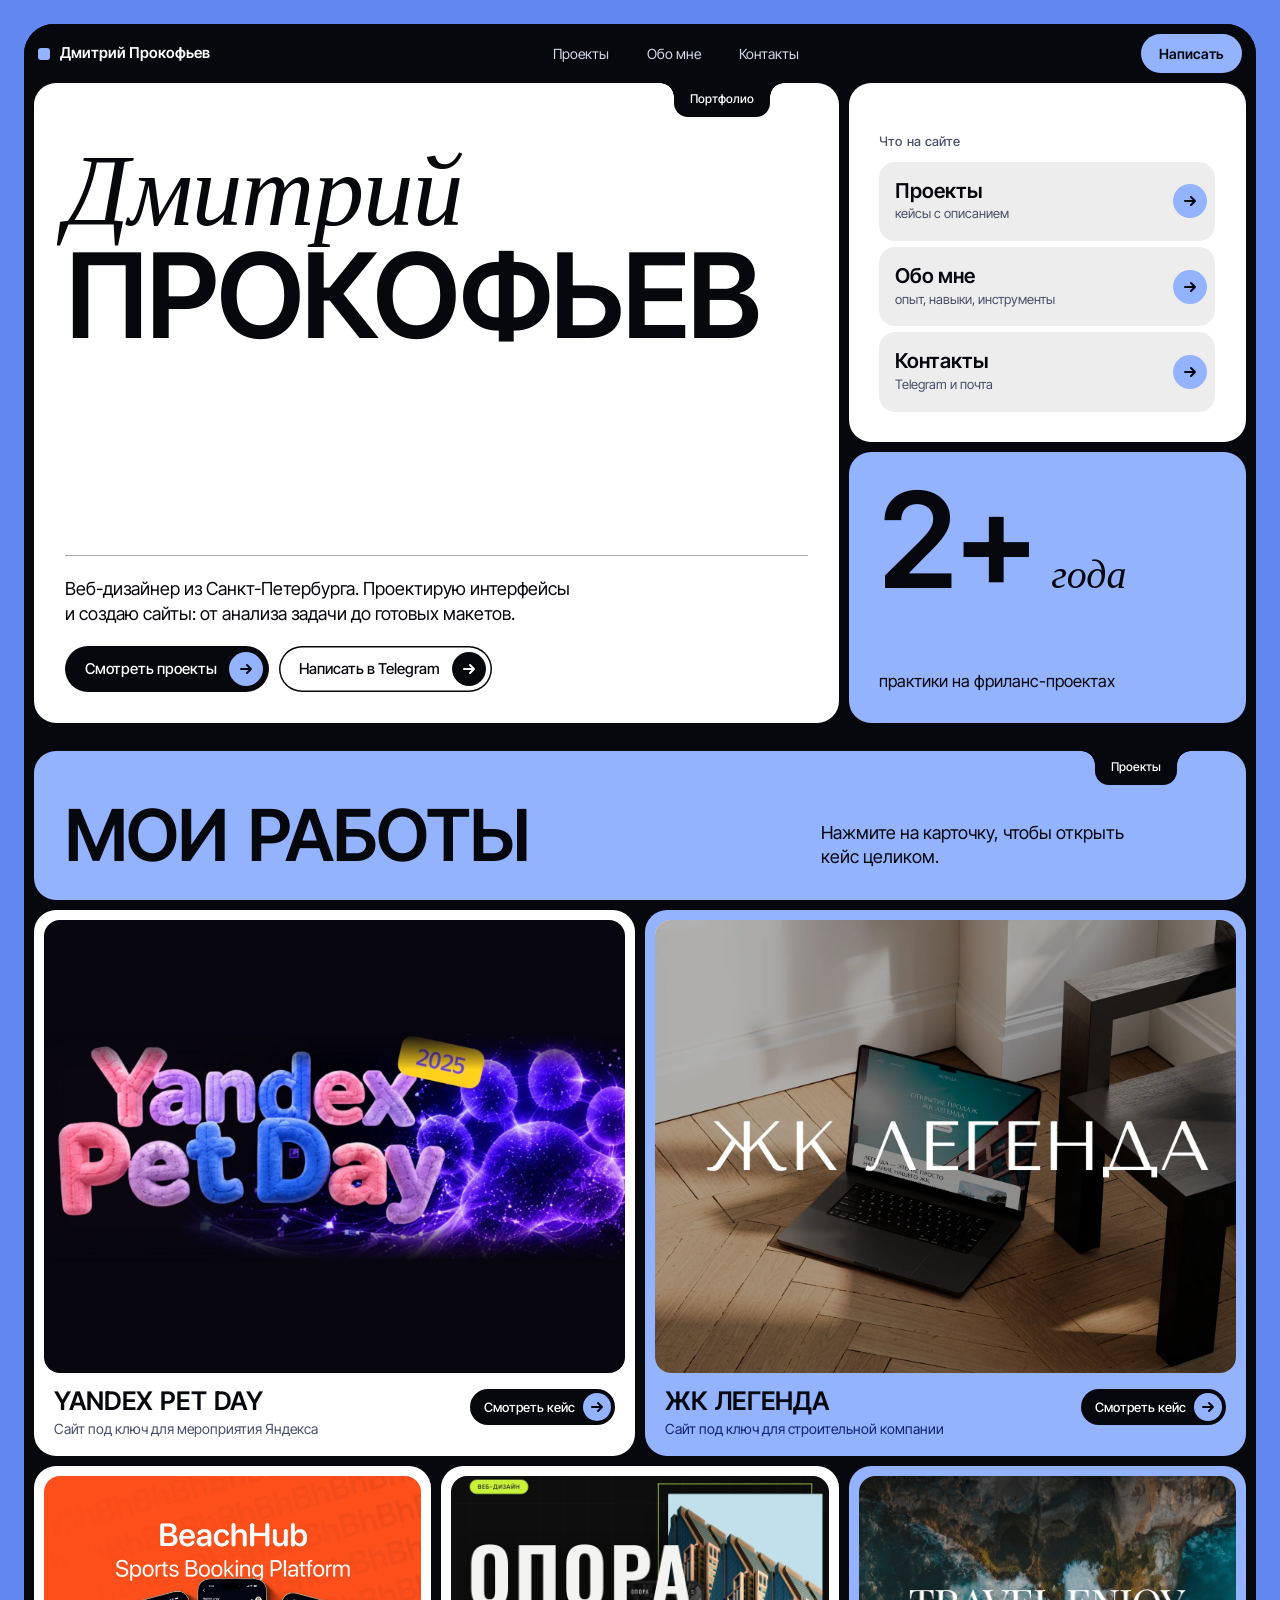
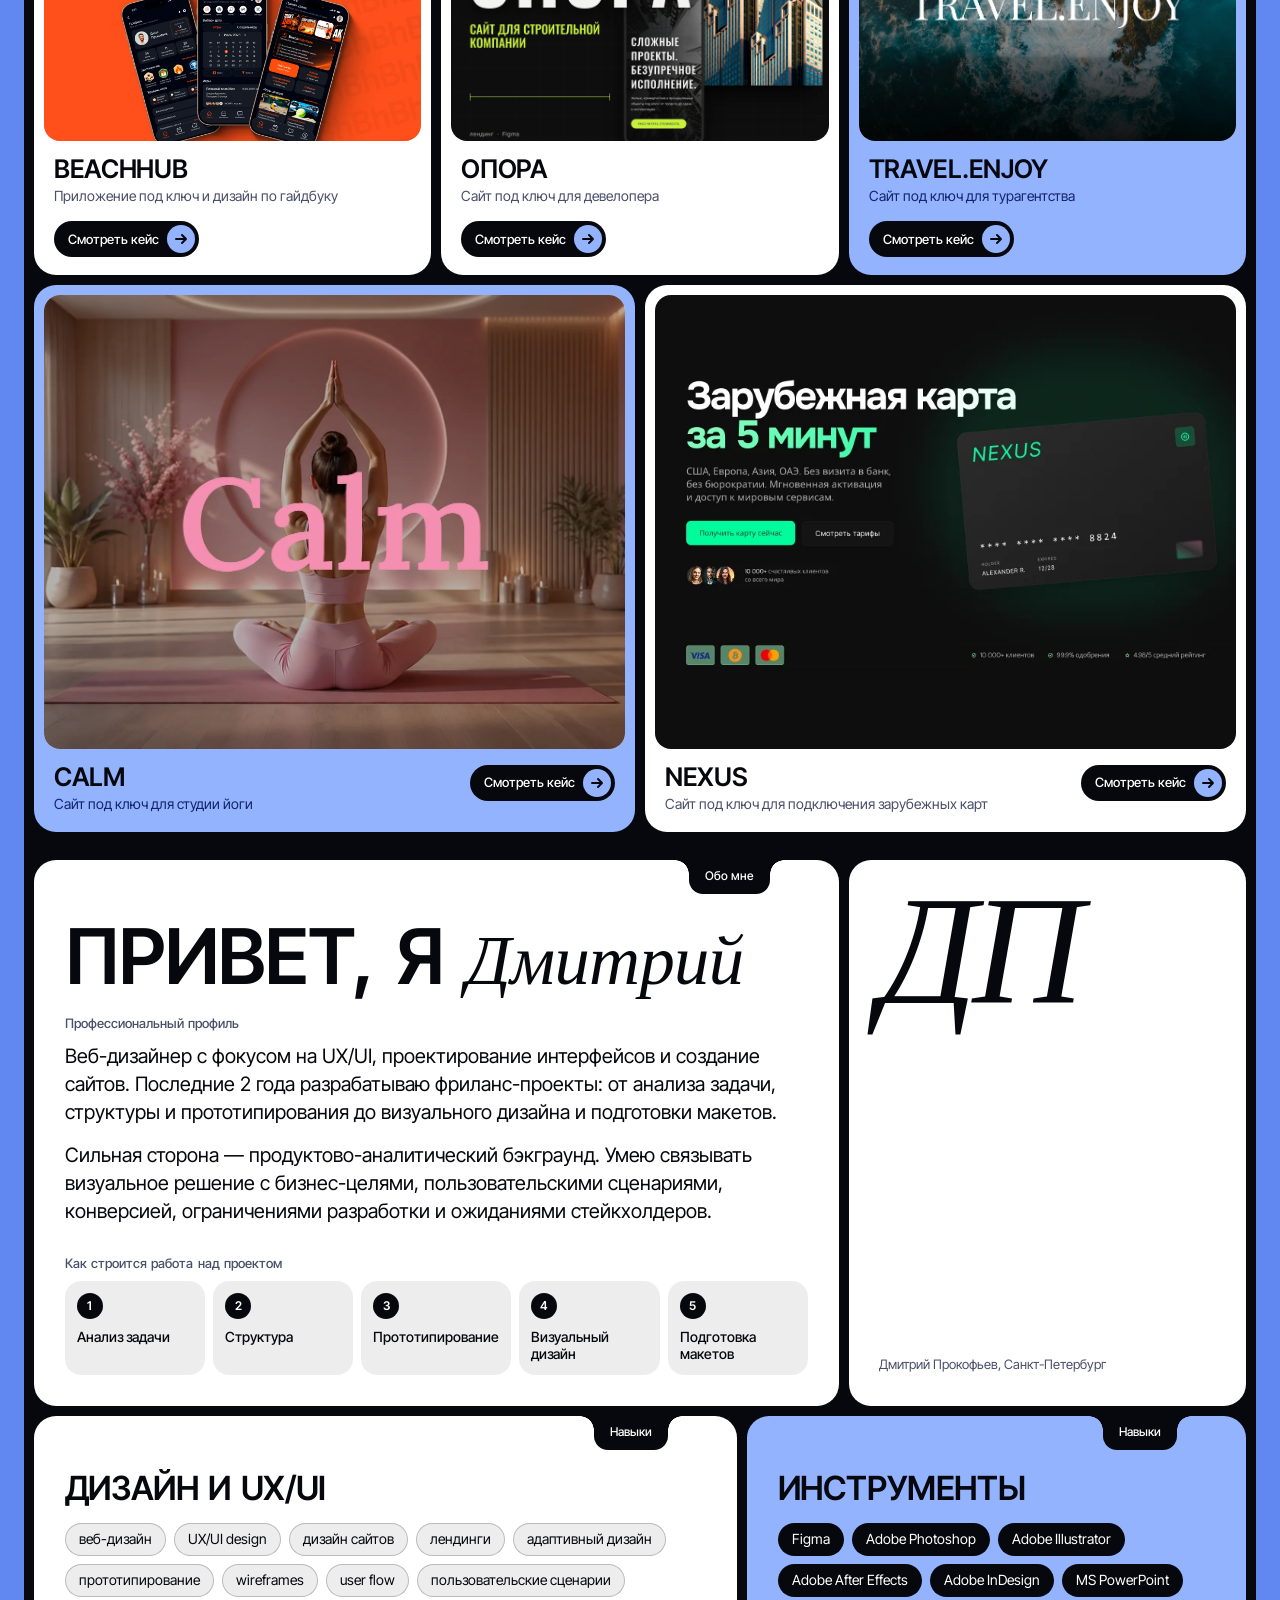
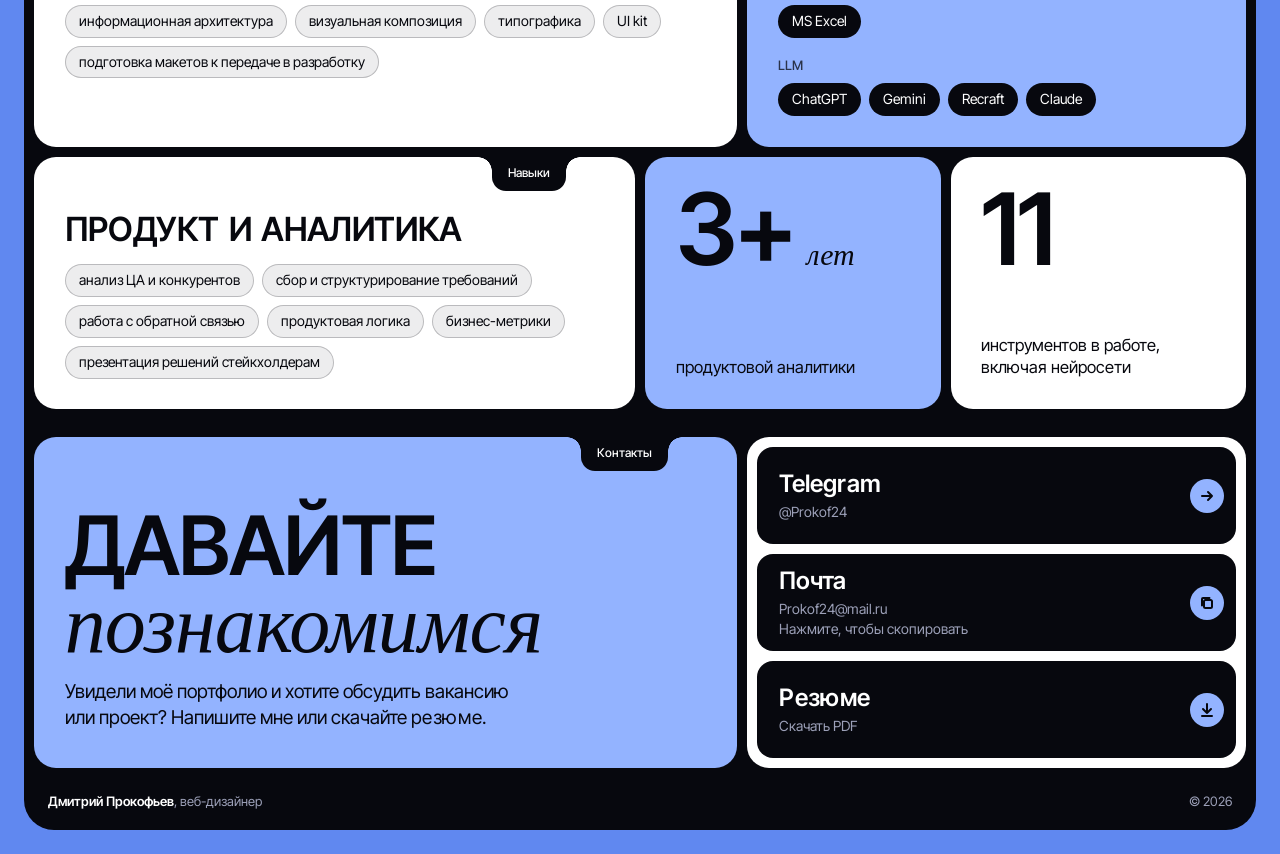
==== commit abbb552b: "1" ====
--- a/index.html
+++ b/index.html
@@ -3,9 +3,33 @@
 <head>
 <meta charset="utf-8">
 <meta name="viewport" content="width=device-width, initial-scale=1, viewport-fit=cover">
-<title>Дмитрий Прокофьев&nbsp;— веб-дизайнер из&nbsp;Санкт-Петербурга</title>
-<meta name="description" content="Дмитрий Прокофьев — веб-дизайнер, UX/UI. Проекты, навыки и контакты.">
+<title>Дмитрий Прокофьев — веб-дизайнер UX/UI в Санкт-Петербурге</title>
+<meta name="description" content="Портфолио веб-дизайнера Дмитрия Прокофьева: лендинги, сайты и интерфейсы приложений. UX/UI, прототипирование, продуктовая аналитика. Кейсы, резюме и контакты.">
+<meta name="author" content="Дмитрий Прокофьев">
+<meta name="robots" content="index,follow,max-image-preview:large,max-snippet:-1">
+<link rel="canonical" href="https://prokof34-bit.github.io/MyPortfolio/">
 <meta name="theme-color" content="#6088f0">
+<link rel="icon" href="favicon.svg" type="image/svg+xml">
+<link rel="icon" href="favicon-32.png" sizes="32x32" type="image/png">
+<link rel="icon" href="favicon.ico" sizes="any">
+<link rel="apple-touch-icon" href="apple-touch-icon.png">
+<link rel="manifest" href="site.webmanifest">
+<meta property="og:type" content="website">
+<meta property="og:site_name" content="Дмитрий Прокофьев — портфолио">
+<meta property="og:locale" content="ru_RU">
+<meta property="og:title" content="Дмитрий Прокофьев — веб-дизайнер UX/UI в Санкт-Петербурге">
+<meta property="og:description" content="Портфолио веб-дизайнера Дмитрия Прокофьева: лендинги, сайты и интерфейсы приложений. UX/UI, прототипирование, продуктовая аналитика. Кейсы, резюме и контакты.">
+<meta property="og:url" content="https://prokof34-bit.github.io/MyPortfolio/">
+<meta property="og:image" content="https://prokof34-bit.github.io/MyPortfolio/og/og-image.jpg">
+<meta property="og:image:width" content="1200">
+<meta property="og:image:height" content="630">
+<meta property="og:image:alt" content="Дмитрий Прокофьев: веб-дизайнер UX/UI, Санкт-Петербург">
+<meta name="twitter:card" content="summary_large_image">
+<meta name="twitter:title" content="Дмитрий Прокофьев — веб-дизайнер UX/UI в Санкт-Петербурге">
+<meta name="twitter:description" content="Портфолио веб-дизайнера Дмитрия Прокофьева: лендинги, сайты и интерфейсы приложений. UX/UI, прототипирование, продуктовая аналитика. Кейсы, резюме и контакты.">
+<meta name="twitter:image" content="https://prokof34-bit.github.io/MyPortfolio/og/og-image.jpg">
+<meta name="twitter:image:alt" content="Дмитрий Прокофьев: веб-дизайнер UX/UI, Санкт-Петербург">
+<script type="application/ld+json">{"@context":"https://schema.org","@graph":[{"@type":"WebSite","@id":"https://prokof34-bit.github.io/MyPortfolio/#website","url":"https://prokof34-bit.github.io/MyPortfolio/","name":"Дмитрий Прокофьев — портфолио","inLanguage":"ru-RU","publisher":{"@id":"https://prokof34-bit.github.io/MyPortfolio/#person"}},{"@type":"Person","@id":"https://prokof34-bit.github.io/MyPortfolio/#person","name":"Дмитрий Прокофьев","alternateName":"Dmitry Prokofiev","jobTitle":"Веб-дизайнер UX/UI","url":"https://prokof34-bit.github.io/MyPortfolio/","email":"mailto:Prokof24@mail.ru","sameAs":["https://t.me/Prokof24"],"address":{"@type":"PostalAddress","addressLocality":"Санкт-Петербург","addressCountry":"RU"},"knowsAbout":["веб-дизайн","UX/UI дизайн","лендинги","проектирование интерфейсов","прототипирование","информационная архитектура","продуктовая аналитика","Figma"],"knowsLanguage":["ru","en"]},{"@type":"ProfilePage","@id":"https://prokof34-bit.github.io/MyPortfolio/#page","url":"https://prokof34-bit.github.io/MyPortfolio/","name":"Дмитрий Прокофьев — веб-дизайнер UX/UI в Санкт-Петербурге","description":"Портфолио веб-дизайнера Дмитрия Прокофьева: лендинги, сайты и интерфейсы приложений. UX/UI, прототипирование, продуктовая аналитика. Кейсы, резюме и контакты.","inLanguage":"ru-RU","isPartOf":{"@id":"https://prokof34-bit.github.io/MyPortfolio/#website"},"mainEntity":{"@id":"https://prokof34-bit.github.io/MyPortfolio/#person"},"primaryImageOfPage":{"@type":"ImageObject","url":"https://prokof34-bit.github.io/MyPortfolio/og/og-image.jpg","width":1200,"height":630}},{"@type":"ItemList","name":"Проекты","itemListElement":[{"@type":"ListItem","position":1,"url":"https://prokof34-bit.github.io/MyPortfolio/cases/opora.html","name":"Опора: лендинг для строительной компании"},{"@type":"ListItem","position":2,"url":"https://prokof34-bit.github.io/MyPortfolio/cases/yandex-pet-day.html","name":"Yandex Pet Day: лендинг конференции"},{"@type":"ListItem","position":3,"url":"https://prokof34-bit.github.io/MyPortfolio/cases/zhk-legenda.html","name":"ЖК Легенда: сайт жилого комплекса"},{"@type":"ListItem","position":4,"url":"https://prokof34-bit.github.io/MyPortfolio/cases/beachhub.html","name":"BeachHub: мобильное приложение"},{"@type":"ListItem","position":5,"url":"https://prokof34-bit.github.io/MyPortfolio/cases/travel-enjoy.html","name":"Travel.Enjoy: сайт турагентства"},{"@type":"ListItem","position":6,"url":"https://prokof34-bit.github.io/MyPortfolio/cases/calm.html","name":"Calm: сайт студии йоги"},{"@type":"ListItem","position":7,"url":"https://prokof34-bit.github.io/MyPortfolio/cases/nexus.html","name":"Nexus: сайт сервиса зарубежных карт"}]}]}</script>
 <link rel="preconnect" href="https://fonts.googleapis.com">
 <link rel="preconnect" href="https://fonts.gstatic.com" crossorigin>
 <link href="https://fonts.googleapis.com/css2?family=Inter+Tight:wght@400;500;600&family=Playfair+Display:ital,wght@1,500&display=swap" rel="stylesheet">
@@ -24,7 +48,7 @@
 
 <section class="card hero c8 r2" id="top">
   <span class="tab">Портфолио</span>
-  <h1><i>Дмитрий</i>Прокофьев</h1>
+  <h1><i>Дмитрий</i> Прокофьев</h1>
   <div class="low">
     <p>Веб-дизайнер из&nbsp;Санкт-Петербурга. Проектирую интерфейсы и&nbsp;создаю сайты: от&nbsp;анализа задачи до&nbsp;готовых макетов.</p>
     <div class="btns">
@@ -36,13 +60,13 @@
 
 <nav class="card toc c4" aria-label="Разделы сайта">
   <h2>Что&nbsp;на&nbsp;сайте</h2>
-  <a href="#projects"><span><b>Проекты</b><small>кейсы с&nbsp;описанием</small></span><span class="go"><svg viewBox="0 0 16 16" aria-hidden="true"><path d="M3 8h10M9 4l4 4-4 4"/></svg></span></a>
-  <a href="#about"><span><b>Обо&nbsp;мне</b><small>опыт, навыки, инструменты</small></span><span class="go"><svg viewBox="0 0 16 16" aria-hidden="true"><path d="M3 8h10M9 4l4 4-4 4"/></svg></span></a>
-  <a href="#contacts"><span><b>Контакты</b><small>Telegram и&nbsp;почта</small></span><span class="go"><svg viewBox="0 0 16 16" aria-hidden="true"><path d="M3 8h10M9 4l4 4-4 4"/></svg></span></a>
+  <a href="#projects"><span><b>Проекты</b> <small>кейсы с&nbsp;описанием</small></span><span class="go"><svg viewBox="0 0 16 16" aria-hidden="true"><path d="M3 8h10M9 4l4 4-4 4"/></svg></span></a>
+  <a href="#about"><span><b>Обо&nbsp;мне</b> <small>опыт, навыки, инструменты</small></span><span class="go"><svg viewBox="0 0 16 16" aria-hidden="true"><path d="M3 8h10M9 4l4 4-4 4"/></svg></span></a>
+  <a href="#contacts"><span><b>Контакты</b> <small>Telegram и&nbsp;почта</small></span><span class="go"><svg viewBox="0 0 16 16" aria-hidden="true"><path d="M3 8h10M9 4l4 4-4 4"/></svg></span></a>
 </nav>
 
 <div class="card accent stat m c4">
-  <div class="big">2+<span class="u">года</span></div>
+  <div class="big">2+<span class="u"> года</span></div>
   <p>практики на&nbsp;фриланс-проектах</p>
 </div>
 
@@ -55,31 +79,31 @@
 </div>
 
 <a class="card proj c6" href="cases/yandex-pet-day.html">
-  <div class="shot"><img src="img/yandex.webp" alt="Yandex Pet Day" loading="lazy"></div>
+  <div class="shot"><img src="img/yandex.webp" alt="Обложка кейса: Yandex Pet Day" width="1616" height="1264" loading="lazy" decoding="async"></div>
   <div class="in"><div><h3>Yandex Pet&nbsp;Day</h3><p>Сайт под&nbsp;ключ для&nbsp;мероприятия Яндекса</p></div><span class="pill sm">Смотреть кейс <span class="dot"><svg viewBox="0 0 16 16" aria-hidden="true"><path d="M3 8h10M9 4l4 4-4 4"/></svg></span></span></div>
 </a>
 <a class="card proj c6 accent" href="cases/zhk-legenda.html">
-  <div class="shot"><img src="img/zhk.webp" alt="ЖК Легенда" loading="lazy"></div>
+  <div class="shot"><img src="img/zhk.webp" alt="Обложка кейса: ЖК Легенда" width="1800" height="1200" loading="lazy" decoding="async"></div>
   <div class="in"><div><h3>ЖК&nbsp;Легенда</h3><p>Сайт под&nbsp;ключ для&nbsp;строительной компании</p></div><span class="pill sm">Смотреть кейс <span class="dot"><svg viewBox="0 0 16 16" aria-hidden="true"><path d="M3 8h10M9 4l4 4-4 4"/></svg></span></span></div>
 </a>
 <a class="card proj c4" href="cases/beachhub.html">
-  <div class="shot"><img src="img/beachhub.webp" alt="BeachHub" loading="lazy"></div>
+  <div class="shot"><img src="img/beachhub.webp" alt="Обложка кейса: BeachHub" width="1800" height="1012" loading="lazy" decoding="async"></div>
   <div class="in"><div><h3>BeachHub</h3><p>Приложение под&nbsp;ключ и&nbsp;дизайн по&nbsp;гайдбуку</p></div><span class="pill sm">Смотреть кейс <span class="dot"><svg viewBox="0 0 16 16" aria-hidden="true"><path d="M3 8h10M9 4l4 4-4 4"/></svg></span></span></div>
 </a>
 <a class="card proj c4" href="cases/opora.html">
-  <div class="shot"><img src="img/opora.webp" alt="Опора" loading="lazy"></div>
+  <div class="shot"><img src="img/opora.webp" alt="Обложка кейса: Опора" width="1616" height="1264" loading="lazy" decoding="async"></div>
   <div class="in"><div><h3>Опора</h3><p>Сайт под&nbsp;ключ для&nbsp;девелопера</p></div><span class="pill sm">Смотреть кейс <span class="dot"><svg viewBox="0 0 16 16" aria-hidden="true"><path d="M3 8h10M9 4l4 4-4 4"/></svg></span></span></div>
 </a>
 <a class="card proj c4 accent" href="cases/travel-enjoy.html">
-  <div class="shot"><img src="img/travel.webp" alt="Travel.Enjoy" loading="lazy"></div>
+  <div class="shot"><img src="img/travel.webp" alt="Обложка кейса: Travel.Enjoy" width="1800" height="1116" loading="lazy" decoding="async"></div>
   <div class="in"><div><h3>Travel.Enjoy</h3><p>Сайт под&nbsp;ключ для&nbsp;турагентства</p></div><span class="pill sm">Смотреть кейс <span class="dot"><svg viewBox="0 0 16 16" aria-hidden="true"><path d="M3 8h10M9 4l4 4-4 4"/></svg></span></span></div>
 </a>
 <a class="card proj c6 accent" href="cases/calm.html">
-  <div class="shot"><img src="img/Clam.webp" alt="Clam" loading="lazy"></div>
-  <div class="in"><div><h3>Clam</h3><p>Сайт под&nbsp;ключ для&nbsp;студии йоги</p></div><span class="pill sm">Смотреть кейс <span class="dot"><svg viewBox="0 0 16 16" aria-hidden="true"><path d="M3 8h10M9 4l4 4-4 4"/></svg></span></span></div>
+  <div class="shot"><img src="img/calm.webp" alt="Обложка кейса: Calm" width="1600" height="941" loading="lazy" decoding="async"></div>
+  <div class="in"><div><h3>Calm</h3><p>Сайт под&nbsp;ключ для&nbsp;студии йоги</p></div><span class="pill sm">Смотреть кейс <span class="dot"><svg viewBox="0 0 16 16" aria-hidden="true"><path d="M3 8h10M9 4l4 4-4 4"/></svg></span></span></div>
 </a>
 <a class="card proj c6" href="cases/nexus.html">
-  <div class="shot"><img src="img/nexus.webp" alt="Nexus" loading="lazy"></div>
+  <div class="shot"><img src="img/nexus.webp" alt="Обложка кейса: Nexus" width="763" height="595" loading="lazy" decoding="async"></div>
   <div class="in"><div><h3>Nexus</h3><p>Сайт под&nbsp;ключ для&nbsp;подключения зарубежных карт</p></div><span class="pill sm">Смотреть кейс <span class="dot"><svg viewBox="0 0 16 16" aria-hidden="true"><path d="M3 8h10M9 4l4 4-4 4"/></svg></span></span></div>
 </a>
 
@@ -125,7 +149,7 @@
 </section>
 
 <div class="card accent stat s c3 sm">
-  <div class="big">3+<span class="u">лет</span></div>
+  <div class="big">3+<span class="u"> лет</span></div>
   <p>продуктовой аналитики</p>
 </div>
 
@@ -144,9 +168,9 @@
 
 <div class="card links c5">
   <!-- Резюме: положите файл resume.pdf рядом с index.html (в корень сайта) -->
-  <a class="lnk" href="https://t.me/Prokof24" target="_blank" rel="noopener"><span>Telegram<small>@Prokof24</small></span> <span class="go"><svg viewBox="0 0 16 16" aria-hidden="true"><path d="M3 8h10M9 4l4 4-4 4"/></svg></span></a>
-  <button class="lnk" type="button" data-copy="Prokof24@mail.ru"><span>Почта<small>Prokof24@mail.ru</small><small class="hint" data-s>Нажмите, чтобы скопировать</small></span> <span class="go"><svg viewBox="0 0 16 16" aria-hidden="true"><rect x="5" y="5" width="8" height="8" rx="1.5"/><path d="M3 10.5V4a1 1 0 0 1 1-1h6.5"/></svg></span></button>
-  <a class="lnk" href="resume.pdf" download="Прокофьев_Дмитрий_резюме.pdf"><span><span class="rz">Резюме</span><small>Скачать PDF</small></span> <span class="go"><svg viewBox="0 0 16 16" aria-hidden="true"><path d="M8 2v9M4 7l4 4 4-4M3 14h10"/></svg></span></a>
+  <a class="lnk" href="https://t.me/Prokof24" target="_blank" rel="noopener"><span>Telegram <small>@Prokof24</small></span> <span class="go"><svg viewBox="0 0 16 16" aria-hidden="true"><path d="M3 8h10M9 4l4 4-4 4"/></svg></span></a>
+  <button class="lnk" type="button" data-copy="Prokof24@mail.ru"><span>Почта <small>Prokof24@mail.ru</small><small class="hint" data-s>Нажмите, чтобы скопировать</small></span> <span class="go"><svg viewBox="0 0 16 16" aria-hidden="true"><rect x="5" y="5" width="8" height="8" rx="1.5"/><path d="M3 10.5V4a1 1 0 0 1 1-1h6.5"/></svg></span></button>
+  <a class="lnk" href="resume.pdf" download="Прокофьев_Дмитрий_резюме.pdf"><span><span class="rz">Резюме</span> <small>Скачать PDF</small></span> <span class="go"><svg viewBox="0 0 16 16" aria-hidden="true"><path d="M8 2v9M4 7l4 4 4-4M3 14h10"/></svg></span></a>
 </div>
 
 <footer class="foot">
--- a/css/style.css
+++ b/css/style.css
@@ -337,3 +337,6 @@
 .fgb .pill svg.ic{width:22px;height:22px;fill:none;stroke:currentColor;stroke-width:1.8;stroke-linecap:round;stroke-linejoin:round;flex:none;margin:0}
 .fgb .pill:hover{background:#fff;color:#17131f}
 @media(max-width:640px){.fgb{flex-direction:column;align-items:stretch}.fgb .pill{width:100%;justify-content:space-between}.fgb .pill .lbl{display:flex;align-items:center;gap:12px}}
+
+/* текст для поисковиков и скринридеров, не виден глазу */
+.sr{position:absolute;width:1px;height:1px;margin:-1px;padding:0;overflow:hidden;clip:rect(0 0 0 0);clip-path:inset(50%);white-space:nowrap;border:0}
